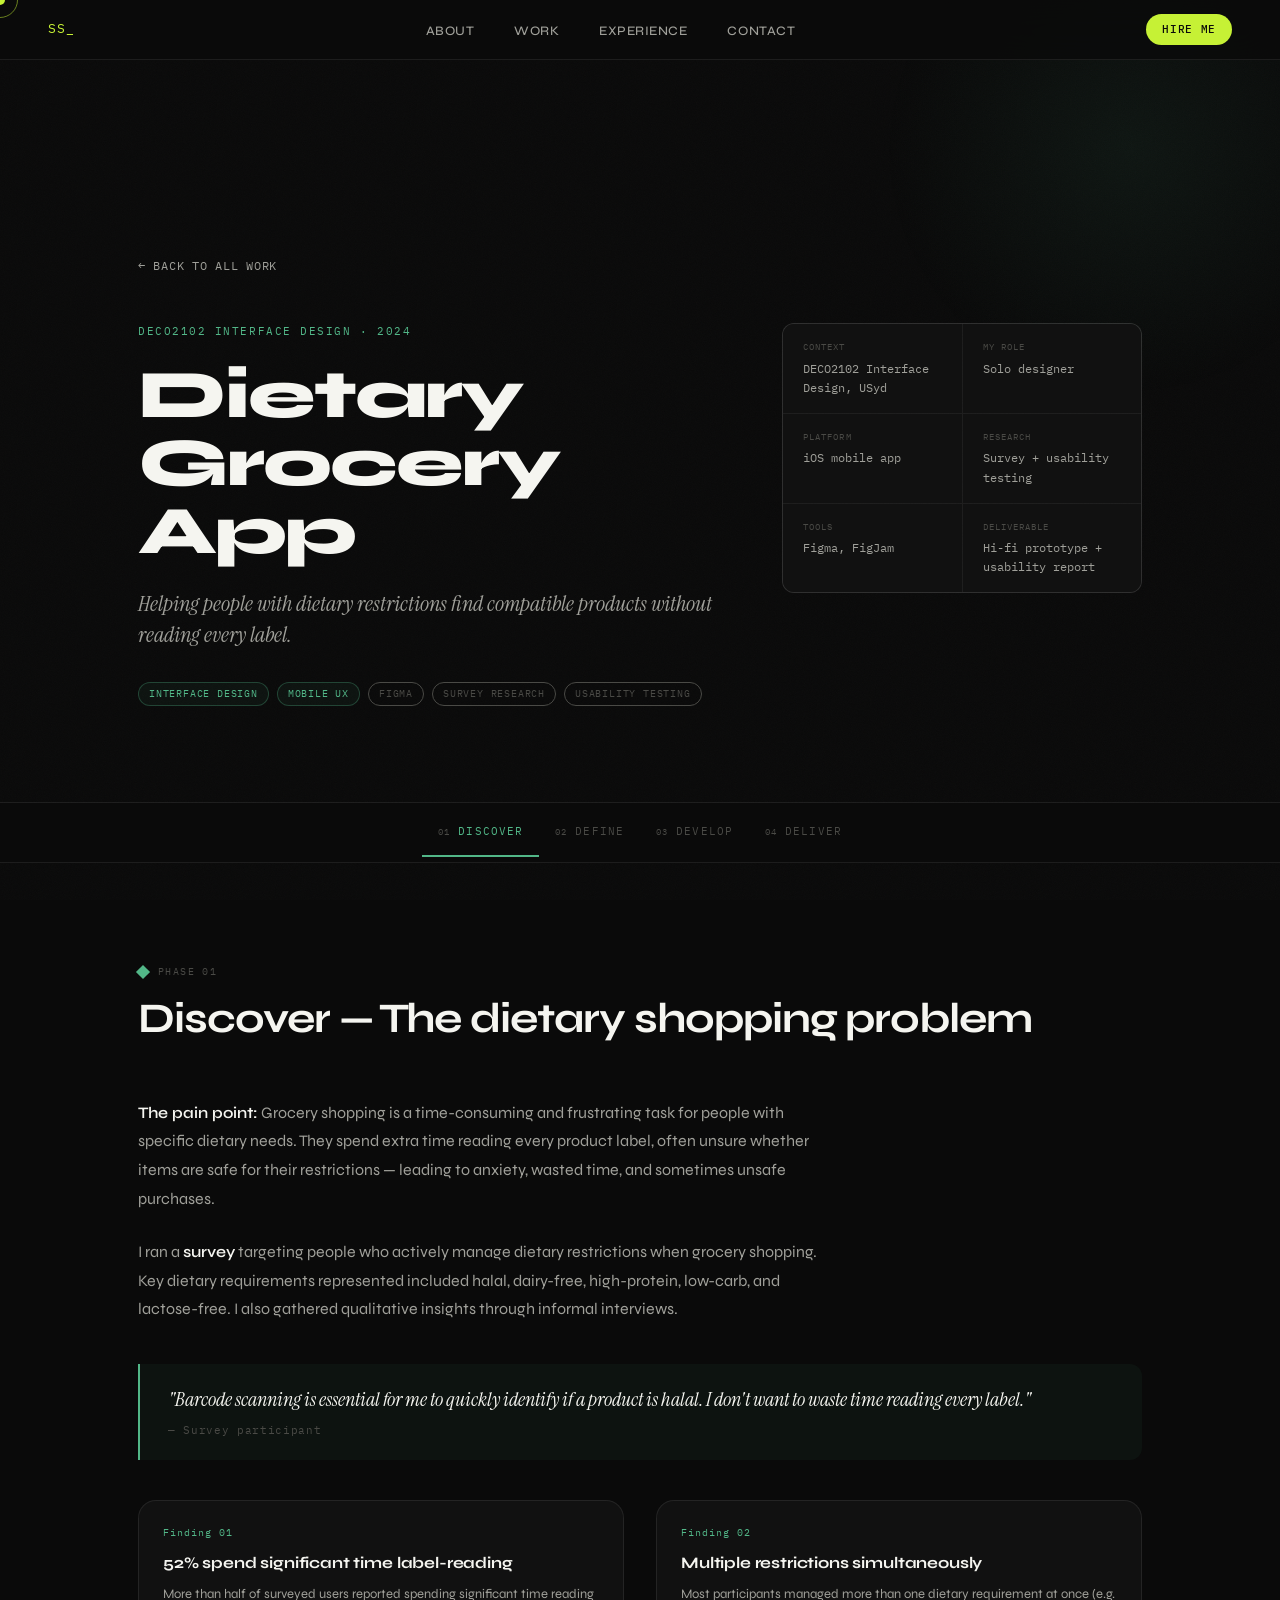
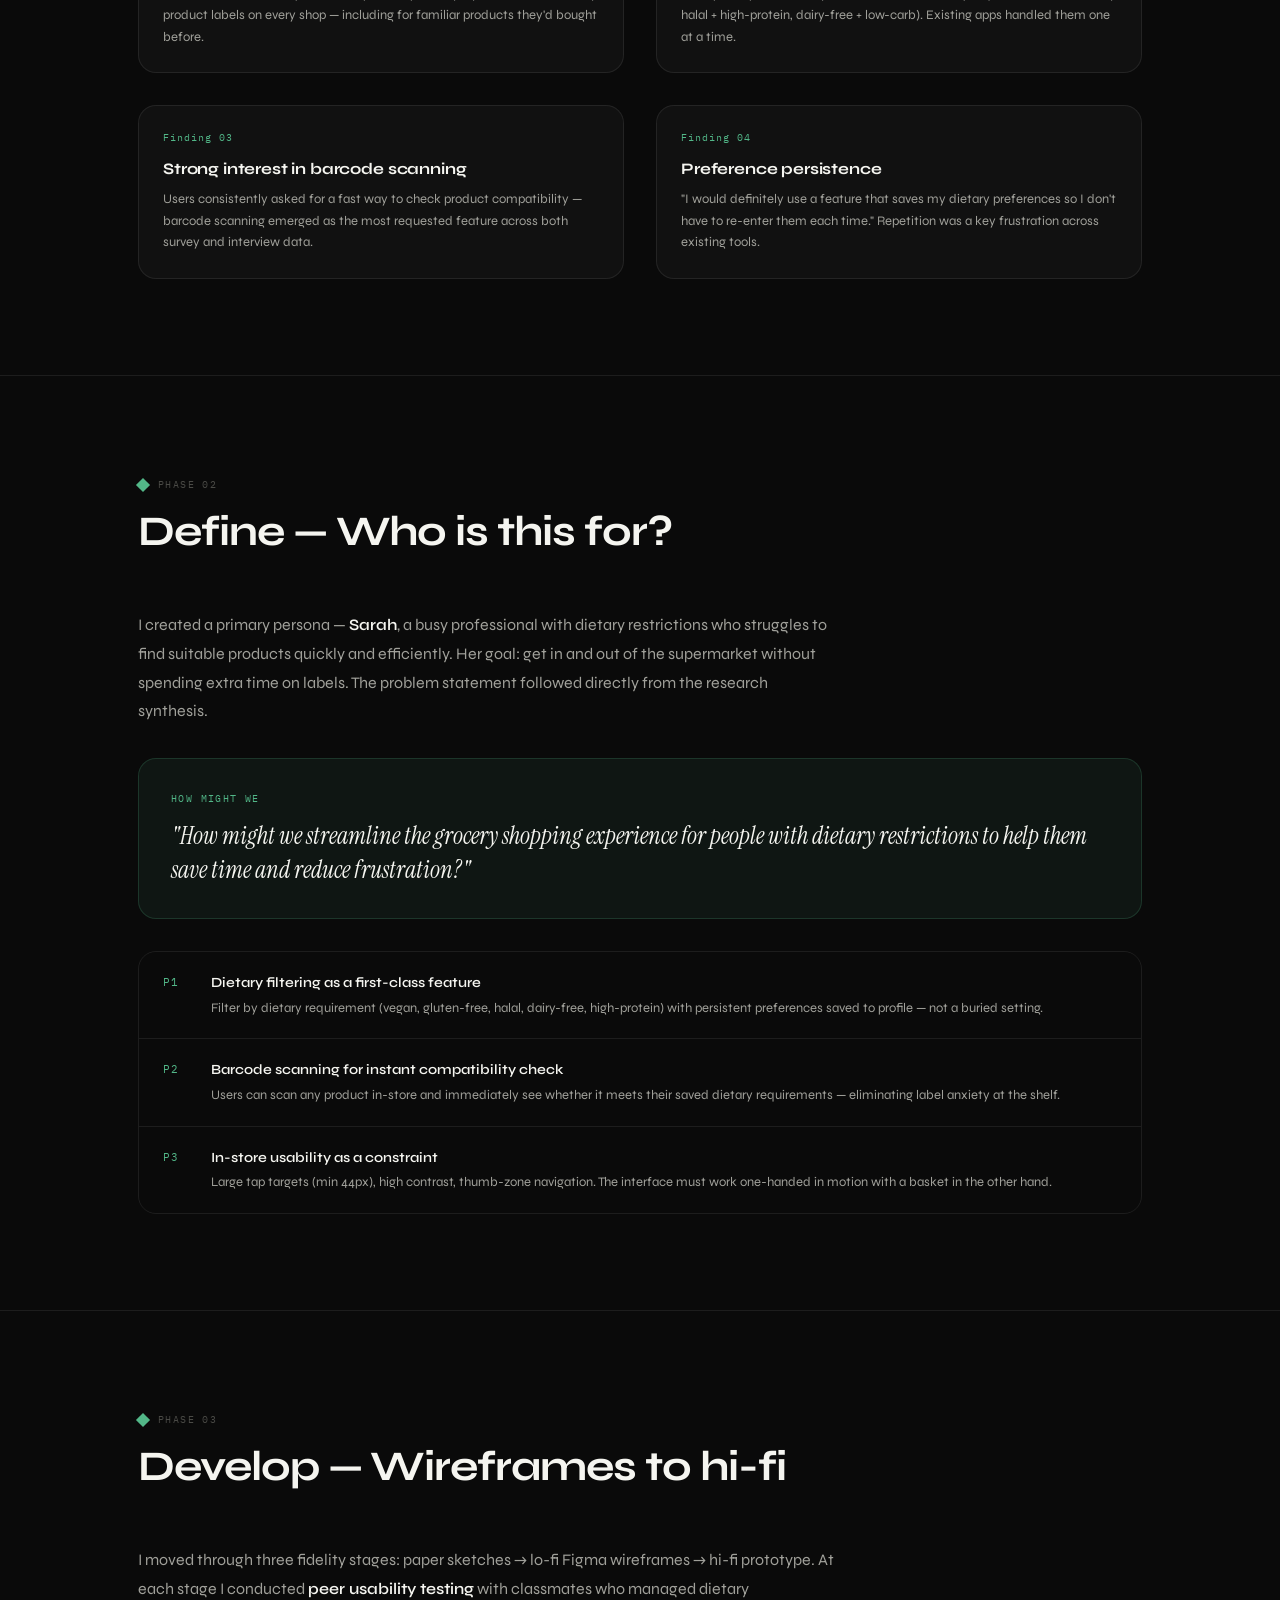
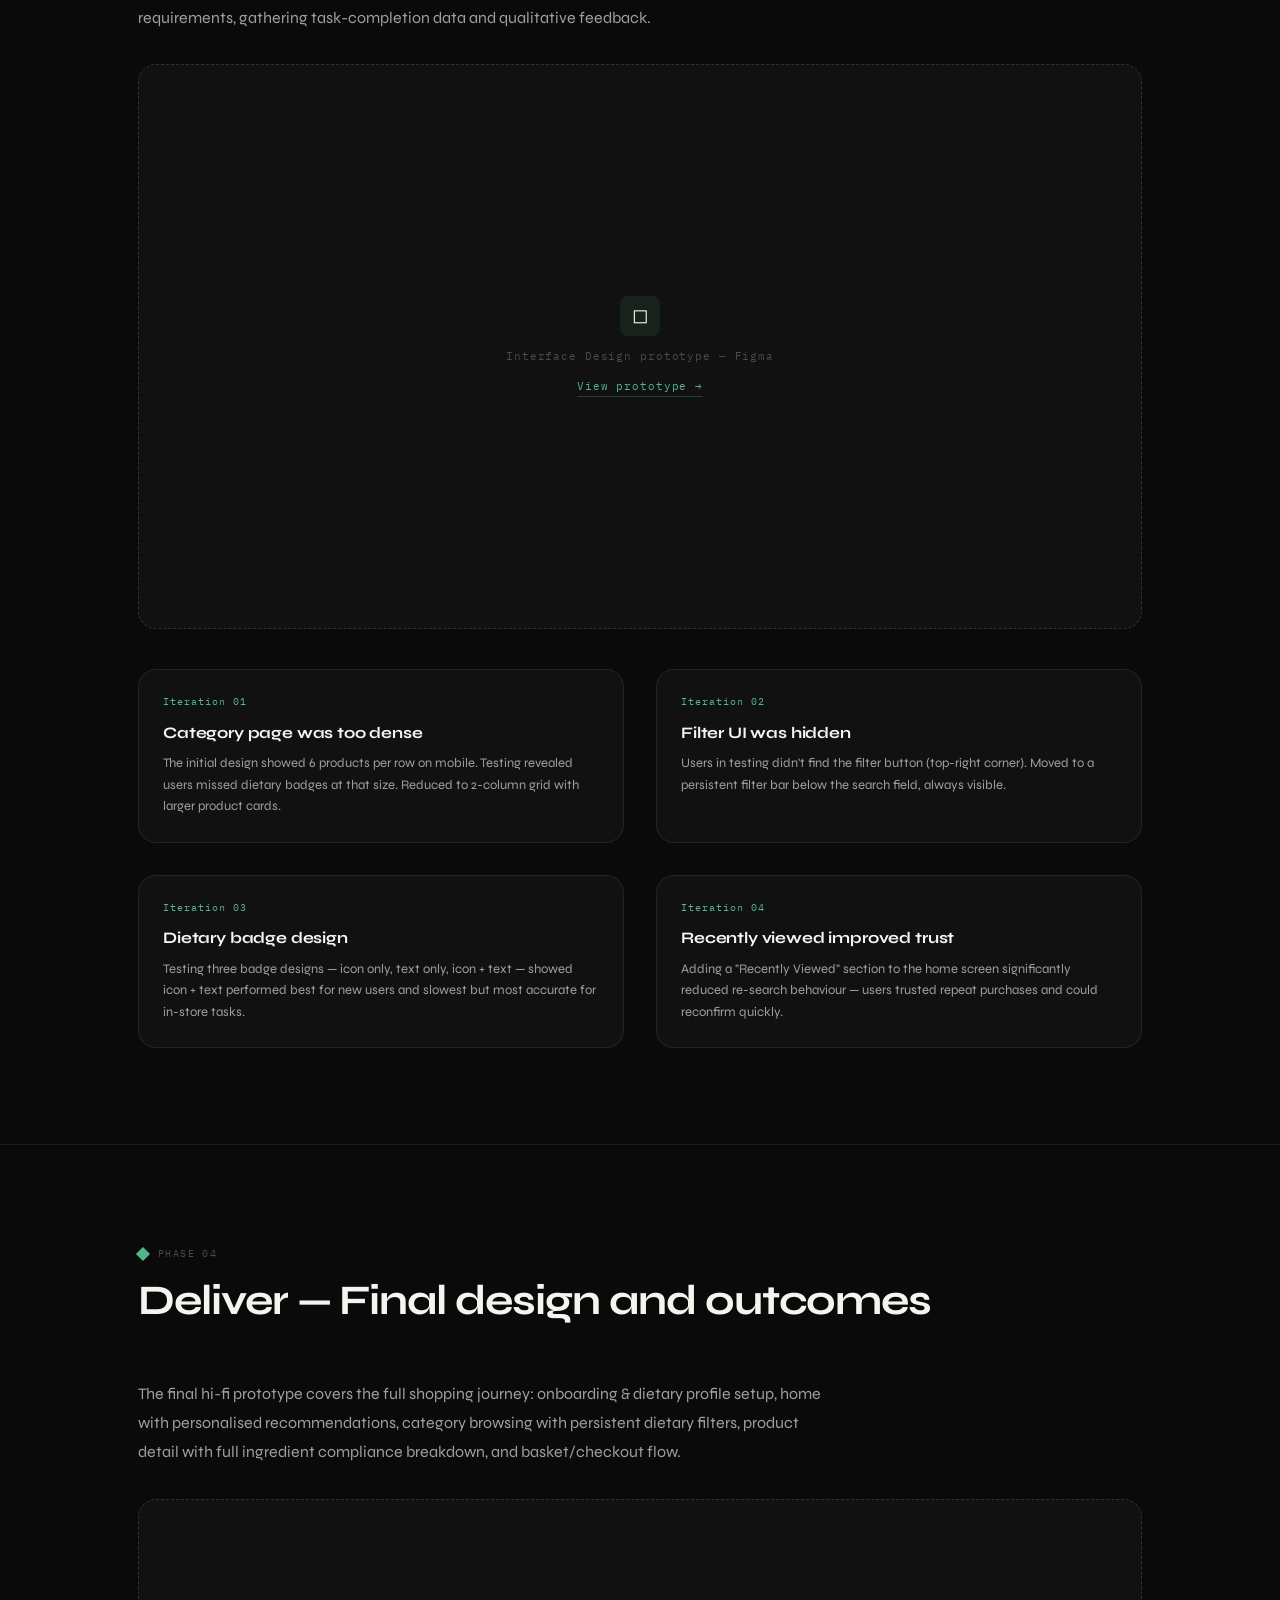
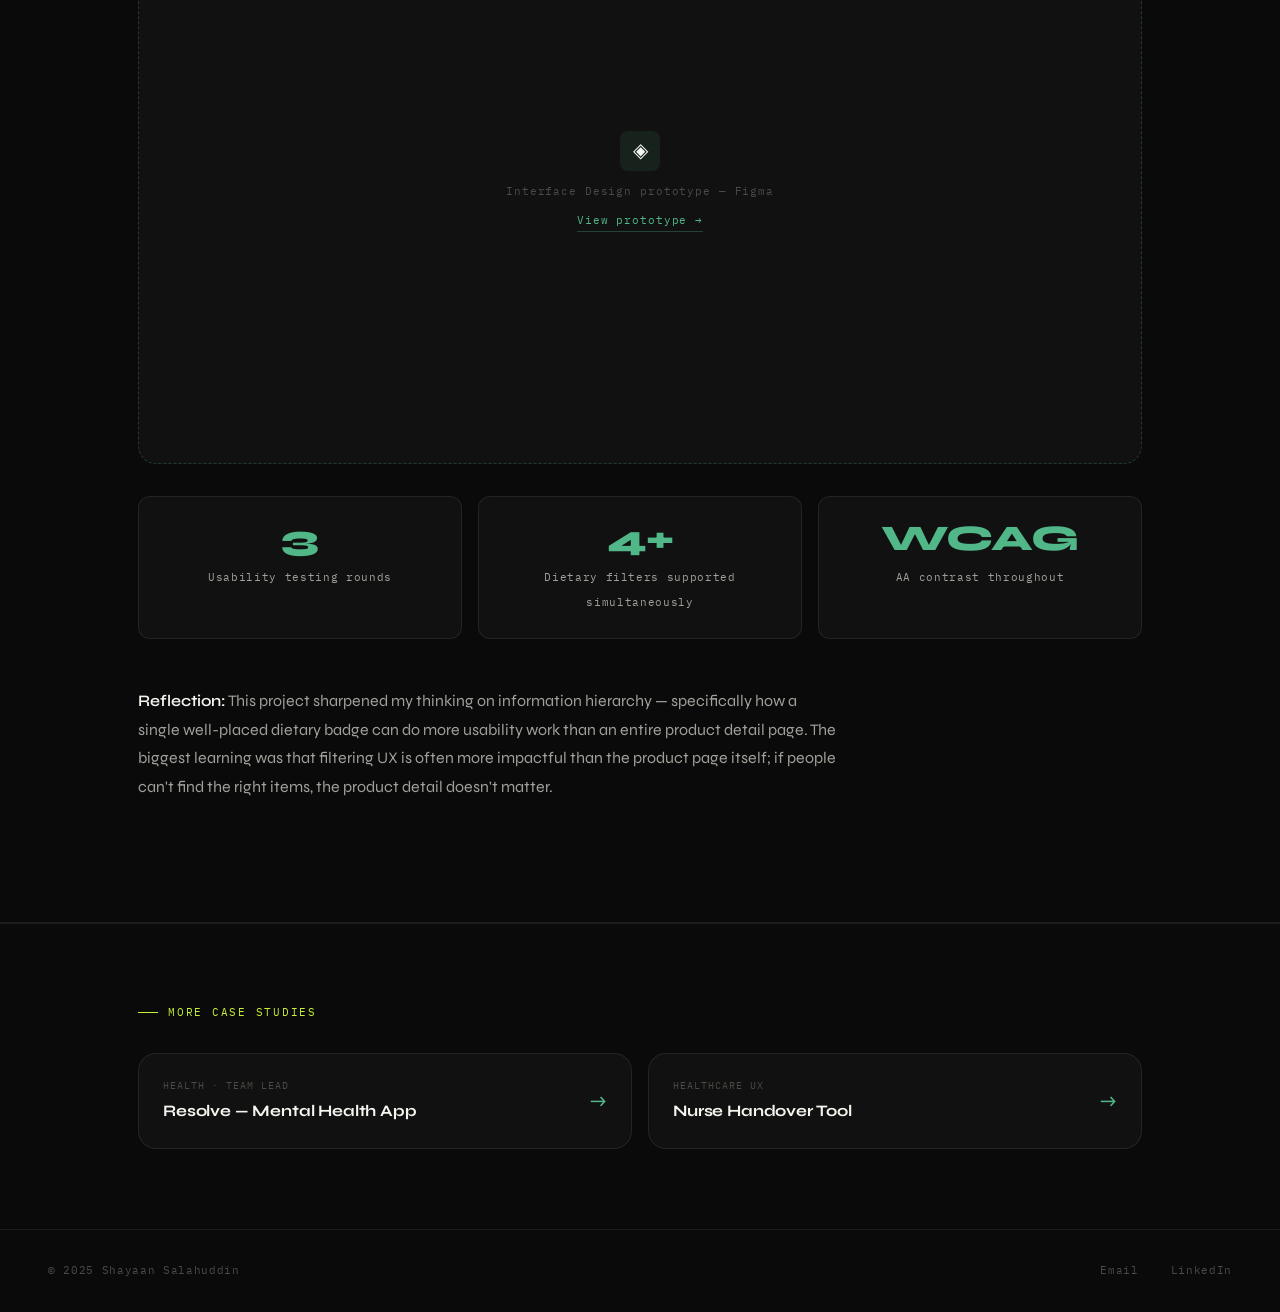
==== case-grocery.html @ 5b5e6ae6 "Add files via upload" ====
<!DOCTYPE html>
<html lang="en">
<head>
<meta charset="UTF-8">
<meta name="viewport" content="width=device-width, initial-scale=1.0">
<title>Dietary Grocery App — Case Study · Shayaan Salahuddin</title>
<link rel="stylesheet" href="style.css">
<style>
.cs-hero{padding:9rem 0 6rem;border-bottom:1px solid var(--border);position:relative;overflow:hidden}
.cs-hero-glow{position:absolute;width:500px;height:500px;background:radial-gradient(circle,rgba(82,183,136,0.07) 0%,transparent 70%);top:-100px;right:-100px;pointer-events:none}
.cs-hero-grid{display:grid;grid-template-columns:1fr 360px;gap:4rem;align-items:start}
.cs-category{font-family:var(--mono);font-size:11px;color:#52B788;letter-spacing:0.14em;text-transform:uppercase;margin-bottom:1.25rem}
.cs-title{font-size:clamp(40px,5.5vw,68px);font-weight:800;letter-spacing:-0.03em;line-height:1.0;margin-bottom:1.5rem}
.cs-subtitle{font-family:var(--serif);font-size:22px;font-weight:400;font-style:italic;color:var(--white-dim);margin-bottom:2rem;line-height:1.4}
.cs-meta-grid{display:grid;grid-template-columns:repeat(2,1fr);gap:1px;background:var(--border);border:1px solid var(--border);border-radius:var(--radius-md);overflow:hidden}
.cs-meta-item{background:var(--black-2);padding:1rem 1.25rem}
.cs-meta-label{font-family:var(--mono);font-size:9px;color:var(--white-faint);letter-spacing:0.12em;text-transform:uppercase;margin-bottom:4px}
.cs-meta-val{font-family:var(--mono);font-size:12px;color:var(--white-dim)}
.cs-tags{display:flex;gap:8px;flex-wrap:wrap;margin-top:1.75rem}
.diamond-nav{position:sticky;top:60px;z-index:50;background:rgba(10,10,10,0.9);backdrop-filter:blur(12px);border-bottom:1px solid var(--border)}
.diamond-nav-inner{display:flex;max-width:1100px;margin:0 auto;padding:0 3rem}
.diamond-phase-btn{flex:1;display:flex;align-items:center;justify-content:center;gap:8px;padding:0.9rem 1rem;font-family:var(--mono);font-size:11px;color:var(--white-faint);letter-spacing:0.1em;text-transform:uppercase;text-decoration:none;border-bottom:2px solid transparent;transition:color 0.2s,border-color 0.2s}
.diamond-phase-btn:hover{color:var(--white)}
.diamond-phase-btn.active{color:#52B788;border-bottom-color:#52B788}
.phase-num{font-size:9px;color:var(--white-faint)}
.cs-section{padding:6rem 0;border-bottom:1px solid var(--border)}
.cs-section-header{margin-bottom:3.5rem}
.phase-label{display:inline-flex;align-items:center;gap:10px;font-family:var(--mono);font-size:10px;color:var(--white-faint);letter-spacing:0.14em;text-transform:uppercase;margin-bottom:1rem}
.phase-diamond{width:10px;height:10px;background:#52B788;transform:rotate(45deg);flex-shrink:0}
.cs-section-title{font-size:clamp(28px,3.5vw,42px);font-weight:700;letter-spacing:-0.025em;line-height:1.1}
.cs-body{font-size:16px;color:var(--white-dim);line-height:1.8;max-width:700px;margin-bottom:1.5rem}
.cs-body strong{color:var(--white);font-weight:600}
.cs-two-col{display:grid;grid-template-columns:1fr 1fr;gap:2rem;margin-top:2.5rem}
.insight-card{background:var(--black-2);border:1px solid var(--border);border-radius:var(--radius-lg);padding:1.5rem}
.insight-card-num{font-family:var(--mono);font-size:10px;color:#52B788;letter-spacing:0.1em;margin-bottom:0.6rem}
.insight-card-title{font-size:16px;font-weight:700;margin-bottom:0.5rem;letter-spacing:-0.01em}
.insight-card-text{font-size:13px;color:var(--white-dim);line-height:1.65}
.cs-quote{border-left:2px solid #52B788;padding:1.25rem 1.75rem;background:rgba(82,183,136,0.05);border-radius:0 var(--radius-md) var(--radius-md) 0;margin:2.5rem 0}
.cs-quote-text{font-family:var(--serif);font-size:20px;font-style:italic;color:var(--white);line-height:1.5;margin-bottom:0.5rem}
.cs-quote-attr{font-family:var(--mono);font-size:11px;color:var(--white-faint);letter-spacing:0.06em}
.hmw-block{background:rgba(82,183,136,0.07);border:1px solid rgba(82,183,136,0.2);border-radius:var(--radius-lg);padding:2rem;margin:2rem 0}
.hmw-label{font-family:var(--mono);font-size:10px;color:#52B788;letter-spacing:0.14em;text-transform:uppercase;margin-bottom:0.75rem}
.hmw-text{font-family:var(--serif);font-size:24px;font-style:italic;color:var(--white);line-height:1.4}
.process-steps{display:flex;flex-direction:column;gap:0;margin-top:2rem;border:1px solid var(--border);border-radius:var(--radius-lg);overflow:hidden}
.process-step{display:flex;align-items:flex-start;gap:1.25rem;padding:1.25rem 1.5rem;border-bottom:1px solid var(--border);transition:background 0.2s}
.process-step:last-child{border-bottom:none}
.process-step:hover{background:var(--black-3)}
.process-step-num{font-family:var(--mono);font-size:11px;color:#52B788;letter-spacing:0.06em;min-width:28px;padding-top:2px}
.process-step-title{font-size:14px;font-weight:600;margin-bottom:3px}
.process-step-desc{font-size:13px;color:var(--white-dim);line-height:1.6}
.figma-placeholder{width:100%;aspect-ratio:16/9;background:var(--black-2);border:1px dashed rgba(82,183,136,0.25);border-radius:var(--radius-lg);display:flex;align-items:center;justify-content:center;flex-direction:column;gap:0.75rem;margin:2rem 0}
.figma-placeholder-icon{width:40px;height:40px;background:rgba(82,183,136,0.1);border-radius:var(--radius-sm);display:flex;align-items:center;justify-content:center;font-size:20px}
.figma-placeholder-text{font-family:var(--mono);font-size:11px;color:var(--white-faint);letter-spacing:0.08em}
.figma-placeholder-link{font-family:var(--mono);font-size:11px;color:#52B788;text-decoration:none;letter-spacing:0.08em;border-bottom:1px solid rgba(82,183,136,0.3);padding-bottom:1px}
.outcome-grid{display:grid;grid-template-columns:repeat(3,1fr);gap:1rem;margin-top:2rem}
.outcome-card{background:var(--black-2);border:1px solid var(--border);border-radius:var(--radius-md);padding:1.5rem;text-align:center}
.outcome-num{font-family:var(--syne);font-size:36px;font-weight:800;color:#52B788;display:block;line-height:1;margin-bottom:6px}
.outcome-label{font-family:var(--mono);font-size:11px;color:var(--white-dim);letter-spacing:0.06em}
.next-projects{padding:5rem 0;border-top:1px solid var(--border)}
.next-grid{display:grid;grid-template-columns:1fr 1fr;gap:1rem;margin-top:2rem}
.next-card{display:flex;align-items:center;justify-content:space-between;background:var(--black-2);border:1px solid var(--border);border-radius:var(--radius-lg);padding:1.5rem;text-decoration:none;color:inherit;transition:border-color 0.2s,transform 0.2s;cursor:none}
.next-card:hover{border-color:rgba(82,183,136,0.4);transform:translateY(-2px)}
.next-card-label{font-family:var(--mono);font-size:10px;color:var(--white-faint);letter-spacing:0.1em;text-transform:uppercase;margin-bottom:4px}
.next-card-title{font-size:16px;font-weight:700;letter-spacing:-0.01em}
.next-arrow{font-size:20px;color:#52B788}
@media(max-width:900px){.cs-hero-grid{grid-template-columns:1fr}.cs-two-col{grid-template-columns:1fr}.outcome-grid{grid-template-columns:1fr 1fr}.next-grid{grid-template-columns:1fr}.diamond-nav-inner{padding:0 1rem}.diamond-phase-btn{font-size:9px}}
</style>
</head>
<body>
<div class="cursor"></div>
<div class="cursor-ring"></div>
<nav>
  <a class="nav-logo" href="index.html">SS_</a>
  <ul class="nav-links">
    <li><a href="index.html#about">About</a></li>
    <li><a href="index.html#projects">Work</a></li>
    <li><a href="index.html#experience">Experience</a></li>
    <li><a href="index.html#contact">Contact</a></li>
  </ul>
  <a class="nav-cta" href="index.html#contact">Hire me</a>
</nav>

<section class="cs-hero">
  <div class="cs-hero-glow"></div>
  <div class="container">
    <a class="back-link" href="index.html">← Back to all work</a>
    <div class="cs-hero-grid reveal">
      <div>
        <p class="cs-category">DECO2102 Interface Design · 2024</p>
        <h1 class="cs-title">Dietary Grocery App</h1>
        <p class="cs-subtitle">Helping people with dietary restrictions find compatible products without reading every label.</p>
        <div class="cs-tags">
          <span class="tag" style="color:#52B788;border-color:rgba(82,183,136,0.3);background:rgba(82,183,136,0.05);">Interface design</span>
          <span class="tag" style="color:#52B788;border-color:rgba(82,183,136,0.3);background:rgba(82,183,136,0.05);">Mobile UX</span>
          <span class="tag">Figma</span><span class="tag">Survey research</span><span class="tag">Usability testing</span>
        </div>
      </div>
      <div class="cs-meta-grid">
        <div class="cs-meta-item"><div class="cs-meta-label">Context</div><div class="cs-meta-val">DECO2102 Interface Design, USyd</div></div>
        <div class="cs-meta-item"><div class="cs-meta-label">My role</div><div class="cs-meta-val">Solo designer</div></div>
        <div class="cs-meta-item"><div class="cs-meta-label">Platform</div><div class="cs-meta-val">iOS mobile app</div></div>
        <div class="cs-meta-item"><div class="cs-meta-label">Research</div><div class="cs-meta-val">Survey + usability testing</div></div>
        <div class="cs-meta-item"><div class="cs-meta-label">Tools</div><div class="cs-meta-val">Figma, FigJam</div></div>
        <div class="cs-meta-item"><div class="cs-meta-label">Deliverable</div><div class="cs-meta-val">Hi-fi prototype + usability report</div></div>
      </div>
    </div>
  </div>
</section>

<nav class="diamond-nav">
  <div class="diamond-nav-inner">
    <a class="diamond-phase-btn active" href="#discover"><span class="phase-num">01</span> Discover</a>
    <a class="diamond-phase-btn" href="#define"><span class="phase-num">02</span> Define</a>
    <a class="diamond-phase-btn" href="#develop"><span class="phase-num">03</span> Develop</a>
    <a class="diamond-phase-btn" href="#deliver"><span class="phase-num">04</span> Deliver</a>
  </div>
</nav>

<section class="cs-section" id="discover">
  <div class="container">
    <div class="cs-section-header reveal">
      <div class="phase-label"><div class="phase-diamond"></div>Phase 01</div>
      <h2 class="cs-section-title">Discover — The dietary shopping problem</h2>
    </div>
    <div class="cs-body reveal"><strong>The pain point:</strong> Grocery shopping is a time-consuming and frustrating task for people with specific dietary needs. They spend extra time reading every product label, often unsure whether items are safe for their restrictions — leading to anxiety, wasted time, and sometimes unsafe purchases.</div>
    <div class="cs-body reveal">I ran a <strong>survey</strong> targeting people who actively manage dietary restrictions when grocery shopping. Key dietary requirements represented included halal, dairy-free, high-protein, low-carb, and lactose-free. I also gathered qualitative insights through informal interviews.</div>
    <div class="cs-quote reveal">
      <p class="cs-quote-text">"Barcode scanning is essential for me to quickly identify if a product is halal. I don't want to waste time reading every label."</p>
      <p class="cs-quote-attr">— Survey participant</p>
    </div>
    <div class="cs-two-col" data-stagger>
      <div class="insight-card reveal"><div class="insight-card-num">Finding 01</div><div class="insight-card-title">52% spend significant time label-reading</div><div class="insight-card-text">More than half of surveyed users reported spending significant time reading product labels on every shop — including for familiar products they'd bought before.</div></div>
      <div class="insight-card reveal"><div class="insight-card-num">Finding 02</div><div class="insight-card-title">Multiple restrictions simultaneously</div><div class="insight-card-text">Most participants managed more than one dietary requirement at once (e.g. halal + high-protein, dairy-free + low-carb). Existing apps handled them one at a time.</div></div>
      <div class="insight-card reveal"><div class="insight-card-num">Finding 03</div><div class="insight-card-title">Strong interest in barcode scanning</div><div class="insight-card-text">Users consistently asked for a fast way to check product compatibility — barcode scanning emerged as the most requested feature across both survey and interview data.</div></div>
      <div class="insight-card reveal"><div class="insight-card-num">Finding 04</div><div class="insight-card-title">Preference persistence</div><div class="insight-card-text">"I would definitely use a feature that saves my dietary preferences so I don't have to re-enter them each time." Repetition was a key frustration across existing tools.</div></div>
    </div>
  </div>
</section>

<section class="cs-section" id="define">
  <div class="container">
    <div class="cs-section-header reveal">
      <div class="phase-label"><div class="phase-diamond"></div>Phase 02</div>
      <h2 class="cs-section-title">Define — Who is this for?</h2>
    </div>
    <div class="cs-body reveal">I created a primary persona — <strong>Sarah</strong>, a busy professional with dietary restrictions who struggles to find suitable products quickly and efficiently. Her goal: get in and out of the supermarket without spending extra time on labels. The problem statement followed directly from the research synthesis.</div>
    <div class="hmw-block reveal">
      <div class="hmw-label">How might we</div>
      <p class="hmw-text">"How might we streamline the grocery shopping experience for people with dietary restrictions to help them save time and reduce frustration?"</p>
    </div>
    <div class="process-steps reveal">
      <div class="process-step"><span class="process-step-num">P1</span><div class="process-step-content"><div class="process-step-title">Dietary filtering as a first-class feature</div><div class="process-step-desc">Filter by dietary requirement (vegan, gluten-free, halal, dairy-free, high-protein) with persistent preferences saved to profile — not a buried setting.</div></div></div>
      <div class="process-step"><span class="process-step-num">P2</span><div class="process-step-content"><div class="process-step-title">Barcode scanning for instant compatibility check</div><div class="process-step-desc">Users can scan any product in-store and immediately see whether it meets their saved dietary requirements — eliminating label anxiety at the shelf.</div></div></div>
      <div class="process-step"><span class="process-step-num">P3</span><div class="process-step-content"><div class="process-step-title">In-store usability as a constraint</div><div class="process-step-desc">Large tap targets (min 44px), high contrast, thumb-zone navigation. The interface must work one-handed in motion with a basket in the other hand.</div></div></div>
    </div>
  </div>
</section>

<section class="cs-section" id="develop">
  <div class="container">
    <div class="cs-section-header reveal">
      <div class="phase-label"><div class="phase-diamond"></div>Phase 03</div>
      <h2 class="cs-section-title">Develop — Wireframes to hi-fi</h2>
    </div>
    <div class="cs-body reveal">I moved through three fidelity stages: paper sketches → lo-fi Figma wireframes → hi-fi prototype. At each stage I conducted <strong>peer usability testing</strong> with classmates who managed dietary requirements, gathering task-completion data and qualitative feedback.</div>
    <div class="figma-placeholder reveal">
      <div class="figma-placeholder-icon">◻</div>
      <span class="figma-placeholder-text">Interface Design prototype — Figma</span>
      <a class="figma-placeholder-link" href="https://figma.com/proto/ekbGlVDHeN9weWGMK45X2a/DECO2102-Interface-Design?node-id=0-1&p=f&t=ofNNg7KWo0JZ5nZM-0&scaling=scale-down&content-scaling=fixed&starting-point-node-id=27%3A842" target="_blank">View prototype →</a>
    </div>
    <div class="cs-two-col" data-stagger>
      <div class="insight-card reveal"><div class="insight-card-num">Iteration 01</div><div class="insight-card-title">Category page was too dense</div><div class="insight-card-text">The initial design showed 6 products per row on mobile. Testing revealed users missed dietary badges at that size. Reduced to 2-column grid with larger product cards.</div></div>
      <div class="insight-card reveal"><div class="insight-card-num">Iteration 02</div><div class="insight-card-title">Filter UI was hidden</div><div class="insight-card-text">Users in testing didn't find the filter button (top-right corner). Moved to a persistent filter bar below the search field, always visible.</div></div>
      <div class="insight-card reveal"><div class="insight-card-num">Iteration 03</div><div class="insight-card-title">Dietary badge design</div><div class="insight-card-text">Testing three badge designs — icon only, text only, icon + text — showed icon + text performed best for new users and slowest but most accurate for in-store tasks.</div></div>
      <div class="insight-card reveal"><div class="insight-card-num">Iteration 04</div><div class="insight-card-title">Recently viewed improved trust</div><div class="insight-card-text">Adding a "Recently Viewed" section to the home screen significantly reduced re-search behaviour — users trusted repeat purchases and could reconfirm quickly.</div></div>
    </div>
  </div>
</section>

<section class="cs-section" id="deliver">
  <div class="container">
    <div class="cs-section-header reveal">
      <div class="phase-label"><div class="phase-diamond"></div>Phase 04</div>
      <h2 class="cs-section-title">Deliver — Final design and outcomes</h2>
    </div>
    <div class="cs-body reveal">The final hi-fi prototype covers the full shopping journey: onboarding & dietary profile setup, home with personalised recommendations, category browsing with persistent dietary filters, product detail with full ingredient compliance breakdown, and basket/checkout flow.</div>
    <div class="figma-placeholder reveal">
      <div class="figma-placeholder-icon">◈</div>
      <span class="figma-placeholder-text">Interface Design prototype — Figma</span>
      <a class="figma-placeholder-link" href="https://figma.com/proto/ekbGlVDHeN9weWGMK45X2a/DECO2102-Interface-Design?node-id=0-1&p=f&t=ofNNg7KWo0JZ5nZM-0&scaling=scale-down&content-scaling=fixed&starting-point-node-id=27%3A842" target="_blank">View prototype →</a>
    </div>
    <div class="outcome-grid" data-stagger>
      <div class="outcome-card reveal"><span class="outcome-num" style="color:#52B788;">3</span><span class="outcome-label">Usability testing rounds</span></div>
      <div class="outcome-card reveal"><span class="outcome-num" style="color:#52B788;">4+</span><span class="outcome-label">Dietary filters supported simultaneously</span></div>
      <div class="outcome-card reveal"><span class="outcome-num" style="color:#52B788;">WCAG</span><span class="outcome-label">AA contrast throughout</span></div>
    </div>
    <div class="cs-body reveal" style="margin-top:3rem;"><strong>Reflection:</strong> This project sharpened my thinking on information hierarchy — specifically how a single well-placed dietary badge can do more usability work than an entire product detail page. The biggest learning was that filtering UX is often more impactful than the product page itself; if people can't find the right items, the product detail doesn't matter.</div>
  </div>
</section>

<section class="next-projects">
  <div class="container reveal">
    <p class="section-label">More case studies</p>
    <div class="next-grid">
      <a class="next-card" href="case-resolve.html"><div><div class="next-card-label">Health · Team Lead</div><div class="next-card-title">Resolve — Mental Health App</div></div><span class="next-arrow" style="color:#52B788;">→</span></a>
      <a class="next-card" href="case-nurse.html"><div><div class="next-card-label">Healthcare UX</div><div class="next-card-title">Nurse Handover Tool</div></div><span class="next-arrow" style="color:#52B788;">→</span></a>
    </div>
  </div>
</section>

<footer>
  <span class="footer-text">© 2025 Shayaan Salahuddin</span>
  <div class="footer-links"><a href="mailto:shayaansalahuddin@gmail.com">Email</a><a href="https://linkedin.com/in/shayaan-salahuddin" target="_blank">LinkedIn</a></div>
</footer>
<script src="main.js"></script>
<script>
const phases=['discover','define','develop','deliver'];
const btns=document.querySelectorAll('.diamond-phase-btn');
window.addEventListener('scroll',()=>{let current=phases[0];phases.forEach(id=>{const el=document.getElementById(id);if(el&&window.scrollY>=el.offsetTop-160)current=id;});btns.forEach(btn=>{btn.classList.toggle('active',btn.getAttribute('href')==='#'+current);});},{passive:true});
</script>
</body>
</html>
---- style.css ----
/* ============================================
   SHAYAAN SALAHUDDIN — PORTFOLIO
   Theme: Black + Neon Green, Clean Cards
   ============================================ */

@import url('https://fonts.googleapis.com/css2?family=Syne:wght@400;500;600;700;800&family=IBM+Plex+Mono:ital,wght@0,300;0,400;0,500;1,300&family=Instrument+Serif:ital@0;1&display=swap');

*, *::before, *::after { box-sizing: border-box; margin: 0; padding: 0; }

:root {
  --black:      #0A0A0A;
  --black-2:    #111111;
  --black-3:    #181818;
  --black-4:    #222222;
  --black-5:    #2A2A2A;
  --green:      #C6F135;
  --green-dim:  #9CBD28;
  --green-glow: rgba(198,241,53,0.12);
  --green-glow-sm: rgba(198,241,53,0.06);
  --white:      #F5F5F0;
  --white-dim:  #A0A09A;
  --white-faint:#4A4A46;
  --border:     rgba(255,255,255,0.08);
  --border-hover: rgba(198,241,53,0.3);
  --radius-sm:  8px;
  --radius-md:  12px;
  --radius-lg:  18px;
  --radius-xl:  24px;
  --syne:       'Syne', sans-serif;
  --mono:       'IBM Plex Mono', monospace;
  --serif:      'Instrument Serif', Georgia, serif;
}

html { scroll-behavior: smooth; }

body {
  font-family: var(--syne);
  background: var(--black);
  color: var(--white);
  font-size: 16px;
  line-height: 1.6;
  -webkit-font-smoothing: antialiased;
  cursor: none;
}

/* CUSTOM CURSOR */
.cursor {
  position: fixed;
  width: 10px; height: 10px;
  background: var(--green);
  border-radius: 50%;
  pointer-events: none;
  z-index: 9999;
  transform: translate(-50%, -50%);
  transition: transform 0.08s ease, width 0.2s ease, height 0.2s ease, background 0.2s ease;
  mix-blend-mode: normal;
}

.cursor-ring {
  position: fixed;
  width: 36px; height: 36px;
  border: 1px solid rgba(198,241,53,0.5);
  border-radius: 50%;
  pointer-events: none;
  z-index: 9998;
  transform: translate(-50%, -50%);
  transition: transform 0.18s ease, width 0.3s ease, height 0.3s ease, opacity 0.3s ease;
}

body:has(a:hover) .cursor,
body:has(button:hover) .cursor { width: 16px; height: 16px; }
body:has(a:hover) .cursor-ring,
body:has(button:hover) .cursor-ring { width: 52px; height: 52px; opacity: 0.4; }

/* NAV */
nav {
  position: fixed; top: 0; left: 0; right: 0; z-index: 100;
  padding: 0 3rem;
  height: 60px;
  display: flex; align-items: center; justify-content: space-between;
  background: rgba(10,10,10,0.8);
  backdrop-filter: blur(16px);
  -webkit-backdrop-filter: blur(16px);
  border-bottom: 1px solid var(--border);
}

.nav-logo {
  font-family: var(--mono);
  font-size: 13px;
  font-weight: 400;
  color: var(--green);
  text-decoration: none;
  letter-spacing: 0.06em;
}

.nav-links {
  display: flex; gap: 2.5rem; list-style: none;
}

.nav-links a {
  font-size: 13px;
  font-weight: 500;
  color: var(--white-dim);
  text-decoration: none;
  letter-spacing: 0.04em;
  text-transform: uppercase;
  transition: color 0.2s;
  position: relative;
}

.nav-links a::after {
  content: '';
  position: absolute; bottom: -3px; left: 0; right: 0;
  height: 1px;
  background: var(--green);
  transform: scaleX(0);
  transform-origin: left;
  transition: transform 0.25s ease;
}

.nav-links a:hover { color: var(--white); }
.nav-links a:hover::after { transform: scaleX(1); }

.nav-cta {
  font-family: var(--mono);
  font-size: 11px;
  font-weight: 500;
  color: var(--black);
  background: var(--green);
  padding: 7px 16px;
  border-radius: 100px;
  text-decoration: none;
  letter-spacing: 0.06em;
  text-transform: uppercase;
  transition: opacity 0.2s, transform 0.15s;
}

.nav-cta:hover { opacity: 0.85; transform: translateY(-1px); }

/* LAYOUT */
.container { max-width: 1100px; margin: 0 auto; padding: 0 3rem; }

/* NOISE OVERLAY */
body::before {
  content: '';
  position: fixed; inset: 0; z-index: 0;
  pointer-events: none;
  opacity: 0.025;
  background-image: url("data:image/svg+xml,%3Csvg viewBox='0 0 256 256' xmlns='http://www.w3.org/2000/svg'%3E%3Cfilter id='noise'%3E%3CfeTurbulence type='fractalNoise' baseFrequency='0.9' numOctaves='4' stitchTiles='stitch'/%3E%3C/filter%3E%3Crect width='100%25' height='100%25' filter='url(%23noise)' opacity='1'/%3E%3C/svg%3E");
  background-size: 200px;
}

/* SECTION LABEL */
.section-label {
  font-family: var(--mono);
  font-size: 11px;
  font-weight: 400;
  letter-spacing: 0.16em;
  text-transform: uppercase;
  color: var(--green);
  margin-bottom: 1rem;
  display: flex; align-items: center; gap: 10px;
}

.section-label::before {
  content: '';
  width: 20px; height: 1px;
  background: var(--green);
  flex-shrink: 0;
}

/* CARDS */
.card {
  background: var(--black-2);
  border: 1px solid var(--border);
  border-radius: var(--radius-lg);
  transition: border-color 0.25s, background 0.25s, transform 0.2s;
}

.card:hover {
  border-color: var(--border-hover);
  background: var(--black-3);
  transform: translateY(-2px);
}

/* BUTTONS */
.btn-primary {
  display: inline-flex; align-items: center; gap: 8px;
  background: var(--green);
  color: var(--black);
  font-family: var(--mono);
  font-size: 12px;
  font-weight: 500;
  letter-spacing: 0.08em;
  text-transform: uppercase;
  padding: 12px 24px;
  border-radius: 100px;
  text-decoration: none;
  border: none;
  cursor: none;
  transition: opacity 0.2s, transform 0.15s, box-shadow 0.2s;
}

.btn-primary:hover {
  opacity: 0.9;
  transform: translateY(-2px);
  box-shadow: 0 8px 30px rgba(198,241,53,0.25);
}

.btn-ghost {
  display: inline-flex; align-items: center; gap: 8px;
  background: transparent;
  color: var(--white-dim);
  font-family: var(--mono);
  font-size: 12px;
  font-weight: 400;
  letter-spacing: 0.08em;
  text-transform: uppercase;
  padding: 11px 22px;
  border-radius: 100px;
  text-decoration: none;
  border: 1px solid var(--border);
  cursor: none;
  transition: border-color 0.2s, color 0.2s;
}

.btn-ghost:hover {
  border-color: var(--border-hover);
  color: var(--white);
}

/* TAG / PILL */
.tag {
  display: inline-flex; align-items: center;
  font-family: var(--mono);
  font-size: 10px;
  font-weight: 400;
  letter-spacing: 0.08em;
  text-transform: uppercase;
  color: var(--white-faint);
  border: 1px solid var(--white-faint);
  border-radius: 100px;
  padding: 3px 10px;
}

.tag-green {
  color: var(--green-dim);
  border-color: rgba(198,241,53,0.25);
  background: rgba(198,241,53,0.05);
}

/* SCROLL REVEAL */
.reveal {
  opacity: 0;
  transform: translateY(24px);
  transition: opacity 0.65s ease, transform 0.65s ease;
}
.reveal.visible {
  opacity: 1;
  transform: translateY(0);
}

/* FOOTER */
footer {
  border-top: 1px solid var(--border);
  padding: 2rem 3rem;
  display: flex; align-items: center; justify-content: space-between;
}

.footer-text {
  font-family: var(--mono);
  font-size: 11px;
  color: var(--white-faint);
  letter-spacing: 0.06em;
}

.footer-links {
  display: flex; gap: 2rem;
}

.footer-links a {
  font-family: var(--mono);
  font-size: 11px;
  color: var(--white-faint);
  text-decoration: none;
  letter-spacing: 0.06em;
  transition: color 0.2s;
}

.footer-links a:hover { color: var(--green); }

/* ANIMATIONS */
@keyframes fadeUp {
  from { opacity: 0; transform: translateY(28px); }
  to   { opacity: 1; transform: translateY(0); }
}

@keyframes fadeIn {
  from { opacity: 0; }
  to   { opacity: 1; }
}

@keyframes blink {
  0%, 100% { opacity: 1; }
  50% { opacity: 0; }
}

/* BACK LINK */
.back-link {
  display: inline-flex; align-items: center; gap: 8px;
  font-family: var(--mono);
  font-size: 12px;
  color: var(--white-dim);
  text-decoration: none;
  letter-spacing: 0.06em;
  text-transform: uppercase;
  transition: color 0.2s;
  margin-bottom: 3rem;
  margin-top: 7rem;
}

.back-link:hover { color: var(--green); }

/* RESPONSIVE */
@media (max-width: 768px) {
  nav { padding: 0 1.5rem; }
  .container { padding: 0 1.5rem; }
  .nav-links { display: none; }
  footer { flex-direction: column; gap: 1rem; align-items: flex-start; padding: 1.5rem; }
  body { cursor: auto; }
  .cursor, .cursor-ring { display: none; }
}

/* SHARED JS */
.cursor, .cursor-ring { pointer-events: none; }
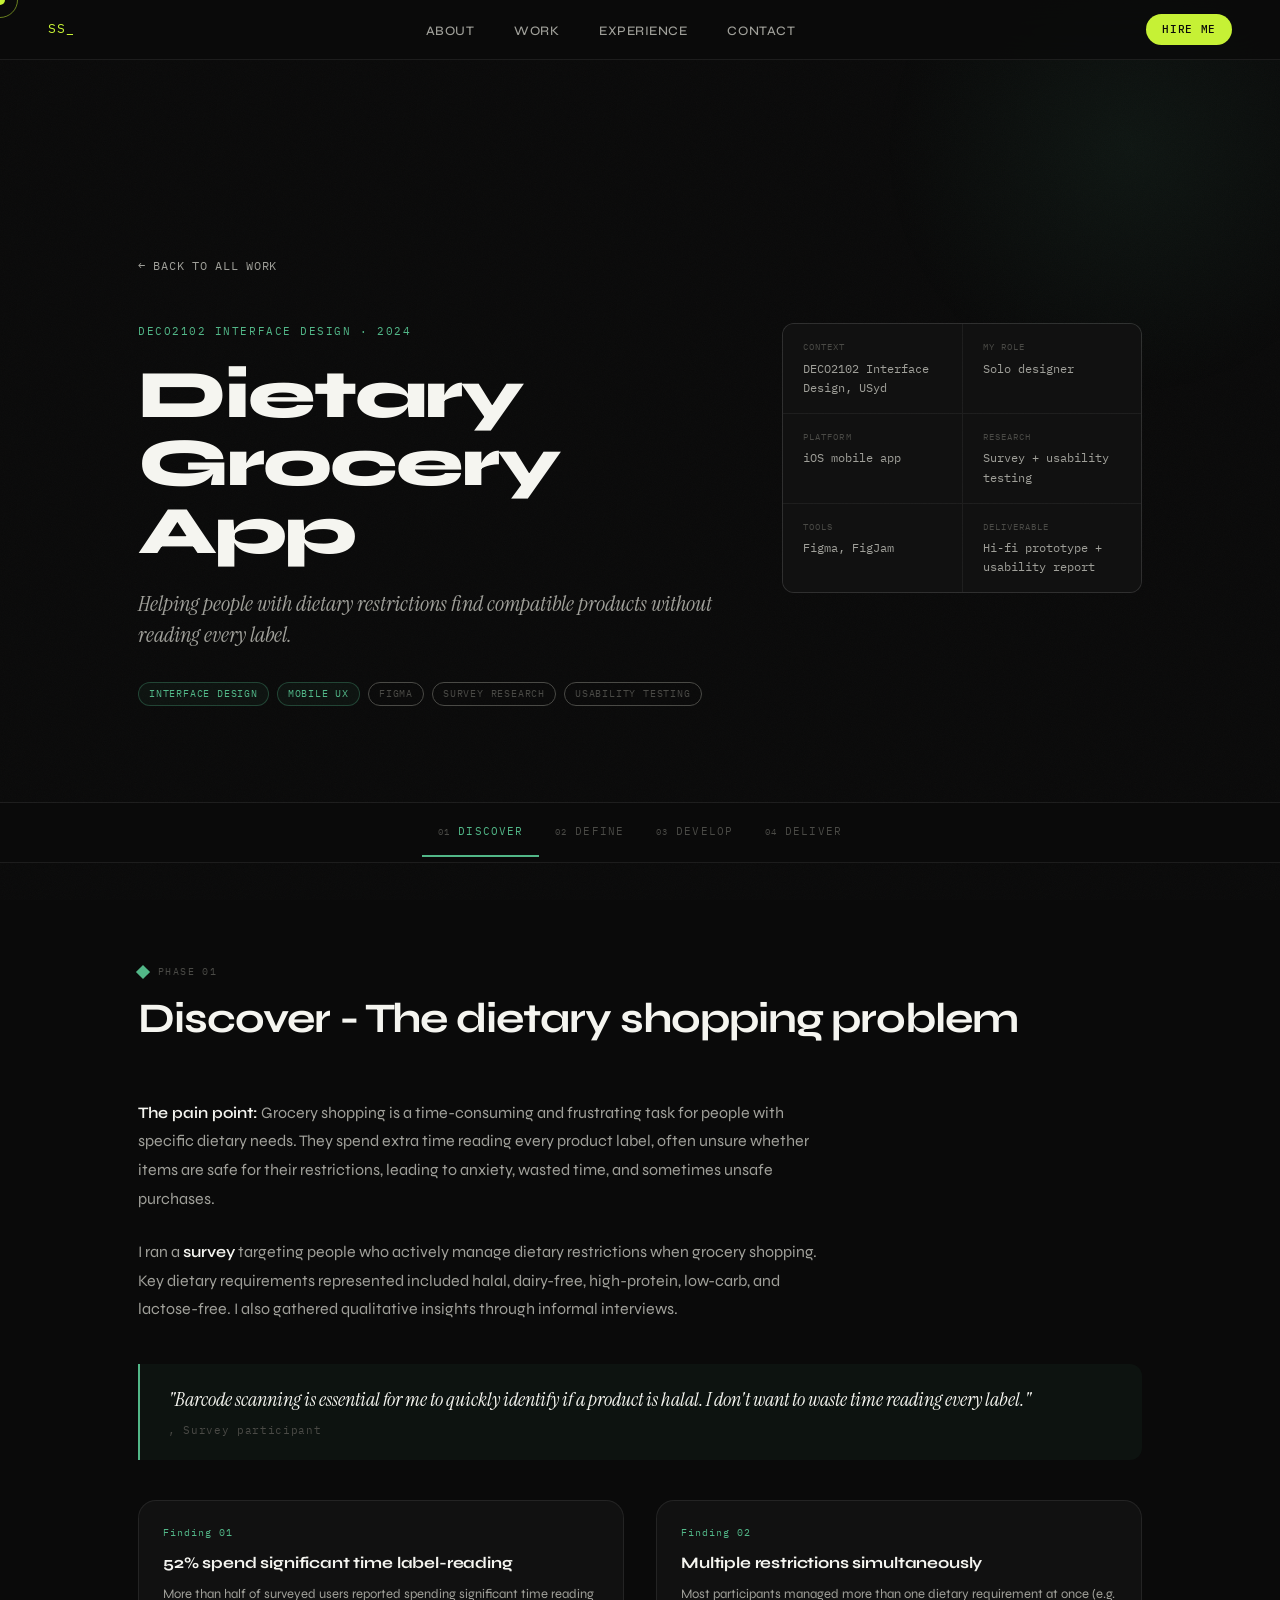
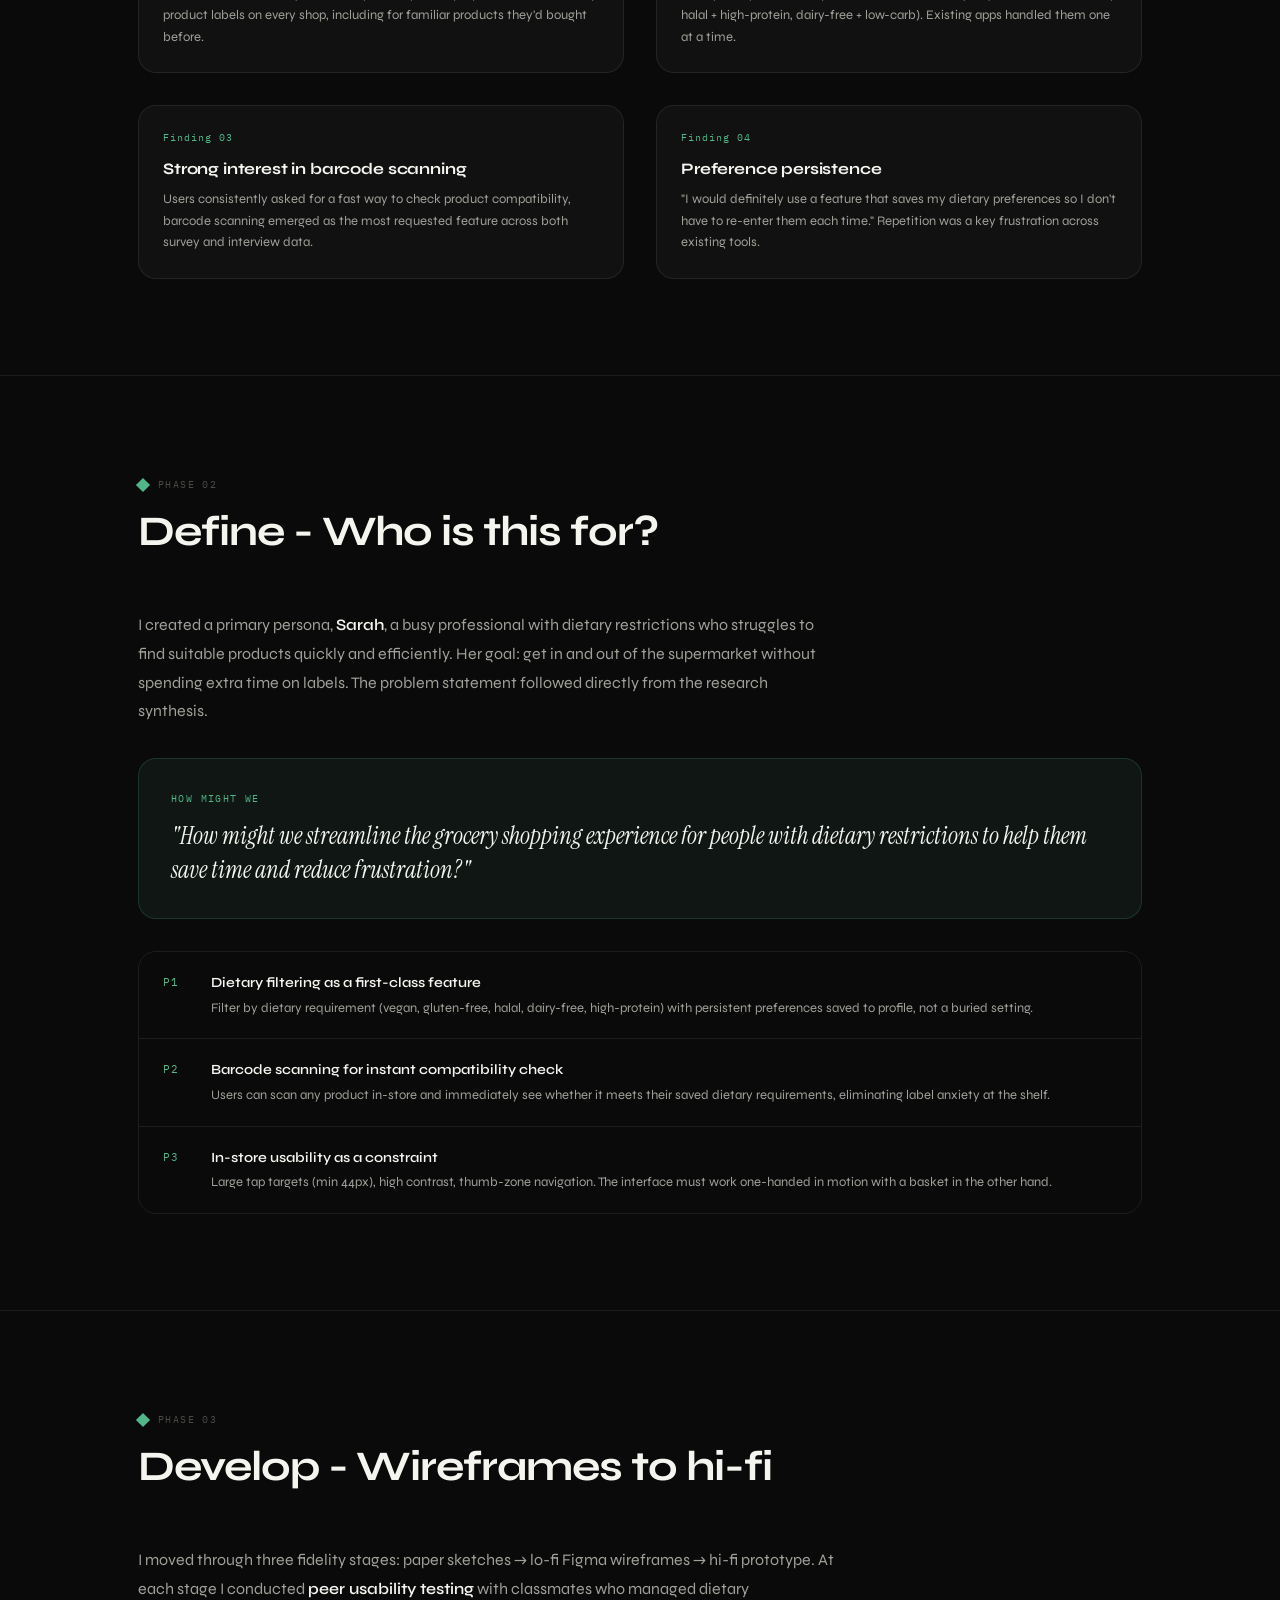
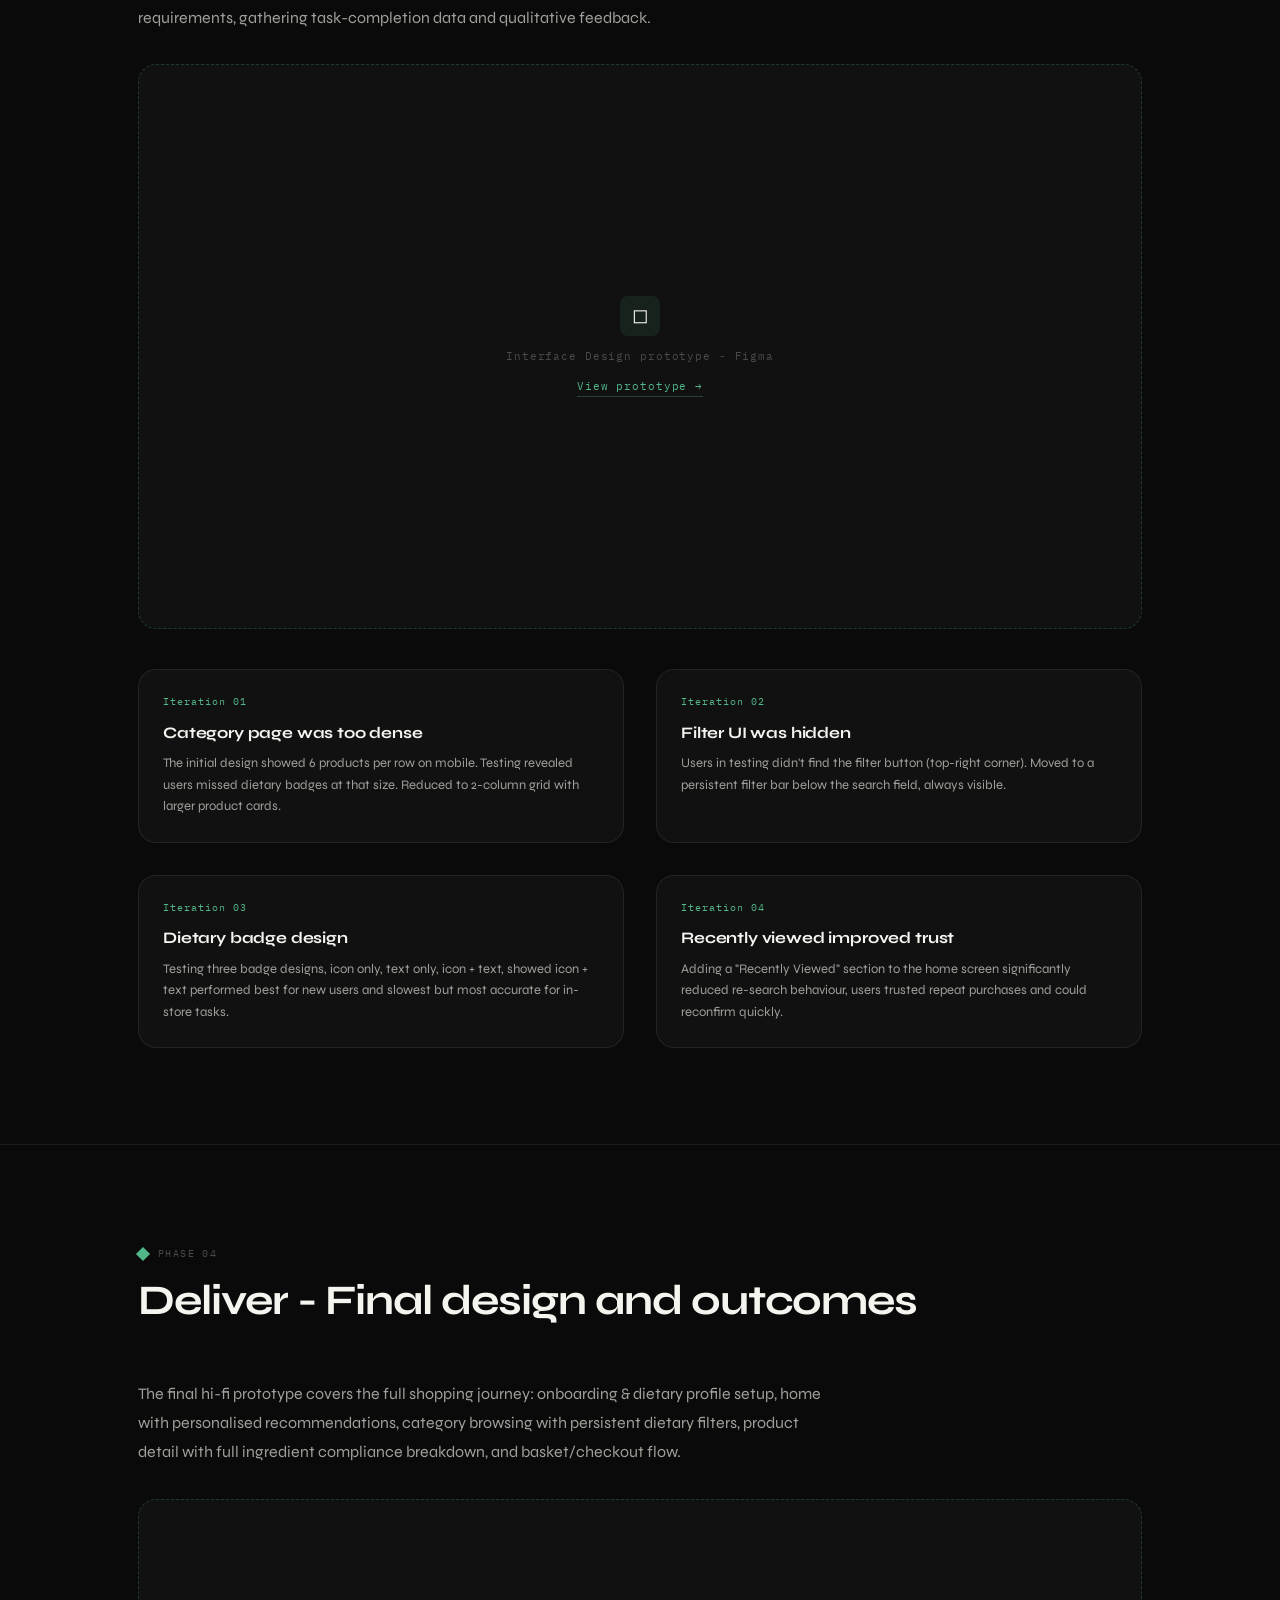
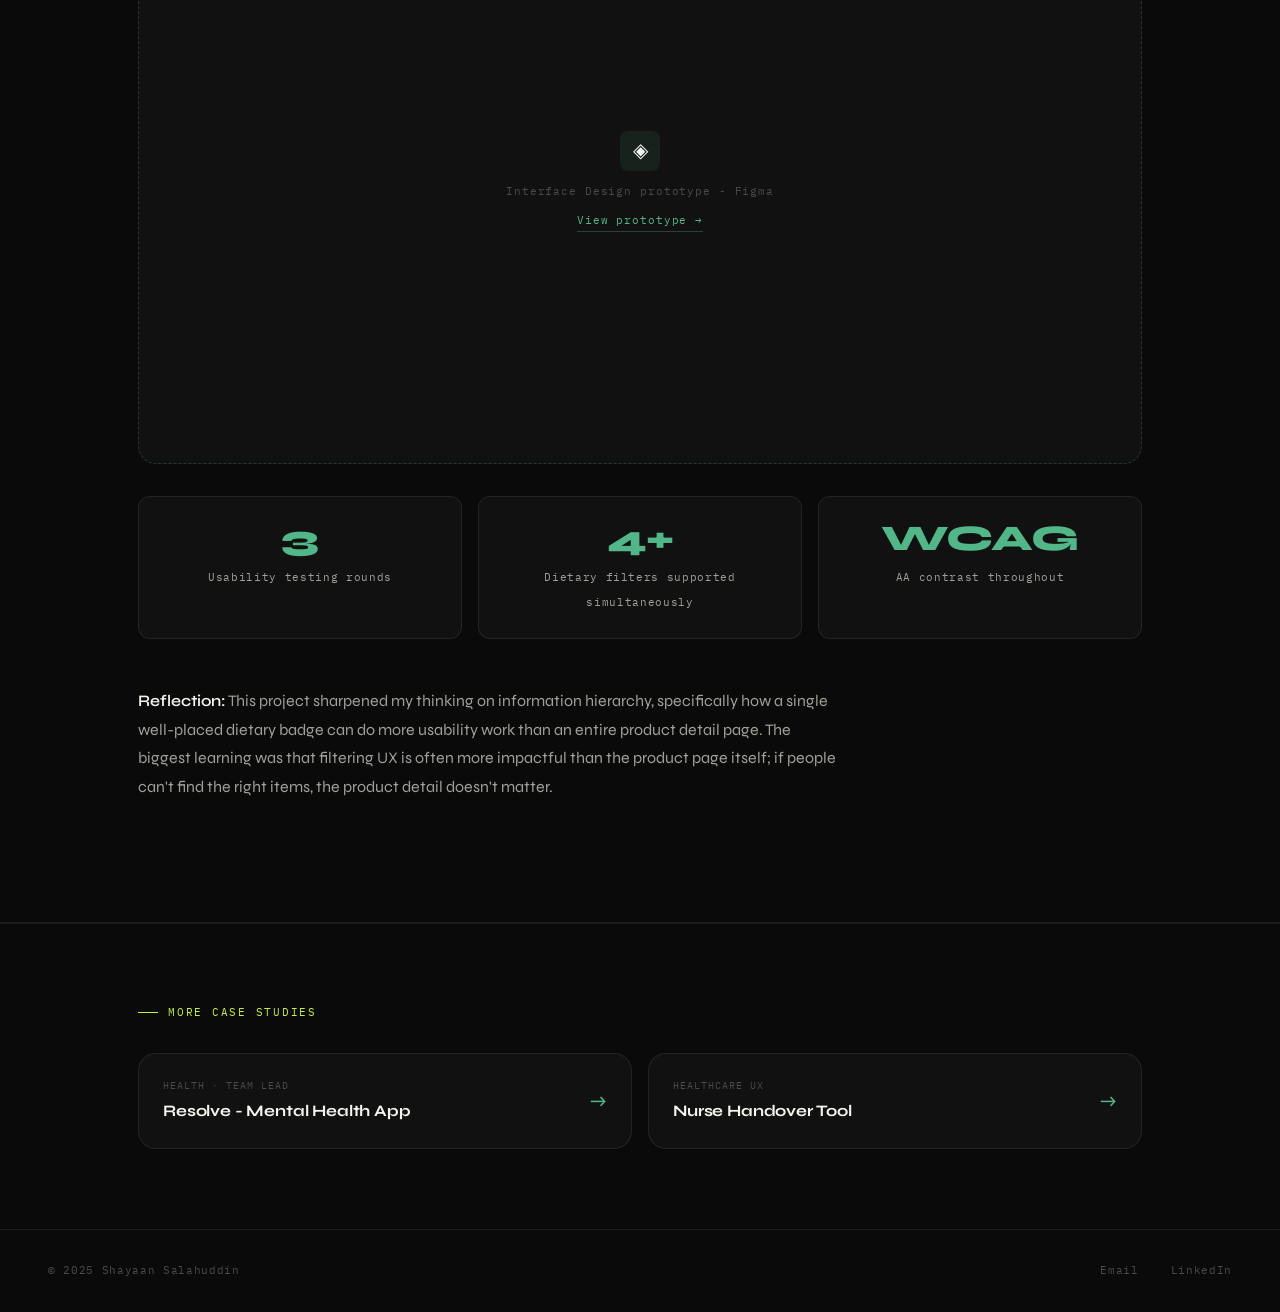
==== commit 4b3fb692: "Changes made to meet assignment requirements." ====
--- a/case-grocery.html
+++ b/case-grocery.html
@@ -3,7 +3,7 @@
 <head>
 <meta charset="UTF-8">
 <meta name="viewport" content="width=device-width, initial-scale=1.0">
-<title>Dietary Grocery App — Case Study · Shayaan Salahuddin</title>
+<title>Dietary Grocery App Case Study · Shayaan Salahuddin</title>
 <link rel="stylesheet" href="style.css">
 <style>
 .cs-hero{padding:9rem 0 6rem;border-bottom:1px solid var(--border);position:relative;overflow:hidden}
@@ -120,18 +120,18 @@
   <div class="container">
     <div class="cs-section-header reveal">
       <div class="phase-label"><div class="phase-diamond"></div>Phase 01</div>
-      <h2 class="cs-section-title">Discover — The dietary shopping problem</h2>
-    </div>
-    <div class="cs-body reveal"><strong>The pain point:</strong> Grocery shopping is a time-consuming and frustrating task for people with specific dietary needs. They spend extra time reading every product label, often unsure whether items are safe for their restrictions — leading to anxiety, wasted time, and sometimes unsafe purchases.</div>
+      <h2 class="cs-section-title">Discover - The dietary shopping problem</h2>
+    </div>
+    <div class="cs-body reveal"><strong>The pain point:</strong> Grocery shopping is a time-consuming and frustrating task for people with specific dietary needs. They spend extra time reading every product label, often unsure whether items are safe for their restrictions, leading to anxiety, wasted time, and sometimes unsafe purchases.</div>
     <div class="cs-body reveal">I ran a <strong>survey</strong> targeting people who actively manage dietary restrictions when grocery shopping. Key dietary requirements represented included halal, dairy-free, high-protein, low-carb, and lactose-free. I also gathered qualitative insights through informal interviews.</div>
     <div class="cs-quote reveal">
       <p class="cs-quote-text">"Barcode scanning is essential for me to quickly identify if a product is halal. I don't want to waste time reading every label."</p>
-      <p class="cs-quote-attr">— Survey participant</p>
+      <p class="cs-quote-attr">, Survey participant</p>
     </div>
     <div class="cs-two-col" data-stagger>
-      <div class="insight-card reveal"><div class="insight-card-num">Finding 01</div><div class="insight-card-title">52% spend significant time label-reading</div><div class="insight-card-text">More than half of surveyed users reported spending significant time reading product labels on every shop — including for familiar products they'd bought before.</div></div>
+      <div class="insight-card reveal"><div class="insight-card-num">Finding 01</div><div class="insight-card-title">52% spend significant time label-reading</div><div class="insight-card-text">More than half of surveyed users reported spending significant time reading product labels on every shop, including for familiar products they'd bought before.</div></div>
       <div class="insight-card reveal"><div class="insight-card-num">Finding 02</div><div class="insight-card-title">Multiple restrictions simultaneously</div><div class="insight-card-text">Most participants managed more than one dietary requirement at once (e.g. halal + high-protein, dairy-free + low-carb). Existing apps handled them one at a time.</div></div>
-      <div class="insight-card reveal"><div class="insight-card-num">Finding 03</div><div class="insight-card-title">Strong interest in barcode scanning</div><div class="insight-card-text">Users consistently asked for a fast way to check product compatibility — barcode scanning emerged as the most requested feature across both survey and interview data.</div></div>
+      <div class="insight-card reveal"><div class="insight-card-num">Finding 03</div><div class="insight-card-title">Strong interest in barcode scanning</div><div class="insight-card-text">Users consistently asked for a fast way to check product compatibility, barcode scanning emerged as the most requested feature across both survey and interview data.</div></div>
       <div class="insight-card reveal"><div class="insight-card-num">Finding 04</div><div class="insight-card-title">Preference persistence</div><div class="insight-card-text">"I would definitely use a feature that saves my dietary preferences so I don't have to re-enter them each time." Repetition was a key frustration across existing tools.</div></div>
     </div>
   </div>
@@ -141,16 +141,16 @@
   <div class="container">
     <div class="cs-section-header reveal">
       <div class="phase-label"><div class="phase-diamond"></div>Phase 02</div>
-      <h2 class="cs-section-title">Define — Who is this for?</h2>
-    </div>
-    <div class="cs-body reveal">I created a primary persona — <strong>Sarah</strong>, a busy professional with dietary restrictions who struggles to find suitable products quickly and efficiently. Her goal: get in and out of the supermarket without spending extra time on labels. The problem statement followed directly from the research synthesis.</div>
+      <h2 class="cs-section-title">Define - Who is this for?</h2>
+    </div>
+    <div class="cs-body reveal">I created a primary persona, <strong>Sarah</strong>, a busy professional with dietary restrictions who struggles to find suitable products quickly and efficiently. Her goal: get in and out of the supermarket without spending extra time on labels. The problem statement followed directly from the research synthesis.</div>
     <div class="hmw-block reveal">
       <div class="hmw-label">How might we</div>
       <p class="hmw-text">"How might we streamline the grocery shopping experience for people with dietary restrictions to help them save time and reduce frustration?"</p>
     </div>
     <div class="process-steps reveal">
-      <div class="process-step"><span class="process-step-num">P1</span><div class="process-step-content"><div class="process-step-title">Dietary filtering as a first-class feature</div><div class="process-step-desc">Filter by dietary requirement (vegan, gluten-free, halal, dairy-free, high-protein) with persistent preferences saved to profile — not a buried setting.</div></div></div>
-      <div class="process-step"><span class="process-step-num">P2</span><div class="process-step-content"><div class="process-step-title">Barcode scanning for instant compatibility check</div><div class="process-step-desc">Users can scan any product in-store and immediately see whether it meets their saved dietary requirements — eliminating label anxiety at the shelf.</div></div></div>
+      <div class="process-step"><span class="process-step-num">P1</span><div class="process-step-content"><div class="process-step-title">Dietary filtering as a first-class feature</div><div class="process-step-desc">Filter by dietary requirement (vegan, gluten-free, halal, dairy-free, high-protein) with persistent preferences saved to profile, not a buried setting.</div></div></div>
+      <div class="process-step"><span class="process-step-num">P2</span><div class="process-step-content"><div class="process-step-title">Barcode scanning for instant compatibility check</div><div class="process-step-desc">Users can scan any product in-store and immediately see whether it meets their saved dietary requirements, eliminating label anxiety at the shelf.</div></div></div>
       <div class="process-step"><span class="process-step-num">P3</span><div class="process-step-content"><div class="process-step-title">In-store usability as a constraint</div><div class="process-step-desc">Large tap targets (min 44px), high contrast, thumb-zone navigation. The interface must work one-handed in motion with a basket in the other hand.</div></div></div>
     </div>
   </div>
@@ -160,19 +160,19 @@
   <div class="container">
     <div class="cs-section-header reveal">
       <div class="phase-label"><div class="phase-diamond"></div>Phase 03</div>
-      <h2 class="cs-section-title">Develop — Wireframes to hi-fi</h2>
+      <h2 class="cs-section-title">Develop - Wireframes to hi-fi</h2>
     </div>
     <div class="cs-body reveal">I moved through three fidelity stages: paper sketches → lo-fi Figma wireframes → hi-fi prototype. At each stage I conducted <strong>peer usability testing</strong> with classmates who managed dietary requirements, gathering task-completion data and qualitative feedback.</div>
     <div class="figma-placeholder reveal">
       <div class="figma-placeholder-icon">◻</div>
-      <span class="figma-placeholder-text">Interface Design prototype — Figma</span>
+      <span class="figma-placeholder-text">Interface Design prototype - Figma</span>
       <a class="figma-placeholder-link" href="https://figma.com/proto/ekbGlVDHeN9weWGMK45X2a/DECO2102-Interface-Design?node-id=0-1&p=f&t=ofNNg7KWo0JZ5nZM-0&scaling=scale-down&content-scaling=fixed&starting-point-node-id=27%3A842" target="_blank">View prototype →</a>
     </div>
     <div class="cs-two-col" data-stagger>
       <div class="insight-card reveal"><div class="insight-card-num">Iteration 01</div><div class="insight-card-title">Category page was too dense</div><div class="insight-card-text">The initial design showed 6 products per row on mobile. Testing revealed users missed dietary badges at that size. Reduced to 2-column grid with larger product cards.</div></div>
       <div class="insight-card reveal"><div class="insight-card-num">Iteration 02</div><div class="insight-card-title">Filter UI was hidden</div><div class="insight-card-text">Users in testing didn't find the filter button (top-right corner). Moved to a persistent filter bar below the search field, always visible.</div></div>
-      <div class="insight-card reveal"><div class="insight-card-num">Iteration 03</div><div class="insight-card-title">Dietary badge design</div><div class="insight-card-text">Testing three badge designs — icon only, text only, icon + text — showed icon + text performed best for new users and slowest but most accurate for in-store tasks.</div></div>
-      <div class="insight-card reveal"><div class="insight-card-num">Iteration 04</div><div class="insight-card-title">Recently viewed improved trust</div><div class="insight-card-text">Adding a "Recently Viewed" section to the home screen significantly reduced re-search behaviour — users trusted repeat purchases and could reconfirm quickly.</div></div>
+      <div class="insight-card reveal"><div class="insight-card-num">Iteration 03</div><div class="insight-card-title">Dietary badge design</div><div class="insight-card-text">Testing three badge designs, icon only, text only, icon + text, showed icon + text performed best for new users and slowest but most accurate for in-store tasks.</div></div>
+      <div class="insight-card reveal"><div class="insight-card-num">Iteration 04</div><div class="insight-card-title">Recently viewed improved trust</div><div class="insight-card-text">Adding a "Recently Viewed" section to the home screen significantly reduced re-search behaviour, users trusted repeat purchases and could reconfirm quickly.</div></div>
     </div>
   </div>
 </section>
@@ -181,12 +181,12 @@
   <div class="container">
     <div class="cs-section-header reveal">
       <div class="phase-label"><div class="phase-diamond"></div>Phase 04</div>
-      <h2 class="cs-section-title">Deliver — Final design and outcomes</h2>
+      <h2 class="cs-section-title">Deliver - Final design and outcomes</h2>
     </div>
     <div class="cs-body reveal">The final hi-fi prototype covers the full shopping journey: onboarding & dietary profile setup, home with personalised recommendations, category browsing with persistent dietary filters, product detail with full ingredient compliance breakdown, and basket/checkout flow.</div>
     <div class="figma-placeholder reveal">
       <div class="figma-placeholder-icon">◈</div>
-      <span class="figma-placeholder-text">Interface Design prototype — Figma</span>
+      <span class="figma-placeholder-text">Interface Design prototype - Figma</span>
       <a class="figma-placeholder-link" href="https://figma.com/proto/ekbGlVDHeN9weWGMK45X2a/DECO2102-Interface-Design?node-id=0-1&p=f&t=ofNNg7KWo0JZ5nZM-0&scaling=scale-down&content-scaling=fixed&starting-point-node-id=27%3A842" target="_blank">View prototype →</a>
     </div>
     <div class="outcome-grid" data-stagger>
@@ -194,7 +194,7 @@
       <div class="outcome-card reveal"><span class="outcome-num" style="color:#52B788;">4+</span><span class="outcome-label">Dietary filters supported simultaneously</span></div>
       <div class="outcome-card reveal"><span class="outcome-num" style="color:#52B788;">WCAG</span><span class="outcome-label">AA contrast throughout</span></div>
     </div>
-    <div class="cs-body reveal" style="margin-top:3rem;"><strong>Reflection:</strong> This project sharpened my thinking on information hierarchy — specifically how a single well-placed dietary badge can do more usability work than an entire product detail page. The biggest learning was that filtering UX is often more impactful than the product page itself; if people can't find the right items, the product detail doesn't matter.</div>
+    <div class="cs-body reveal" style="margin-top:3rem;"><strong>Reflection:</strong> This project sharpened my thinking on information hierarchy, specifically how a single well-placed dietary badge can do more usability work than an entire product detail page. The biggest learning was that filtering UX is often more impactful than the product page itself; if people can't find the right items, the product detail doesn't matter.</div>
   </div>
 </section>
 
@@ -202,7 +202,7 @@
   <div class="container reveal">
     <p class="section-label">More case studies</p>
     <div class="next-grid">
-      <a class="next-card" href="case-resolve.html"><div><div class="next-card-label">Health · Team Lead</div><div class="next-card-title">Resolve — Mental Health App</div></div><span class="next-arrow" style="color:#52B788;">→</span></a>
+      <a class="next-card" href="case-resolve.html"><div><div class="next-card-label">Health · Team Lead</div><div class="next-card-title">Resolve - Mental Health App</div></div><span class="next-arrow" style="color:#52B788;">→</span></a>
       <a class="next-card" href="case-nurse.html"><div><div class="next-card-label">Healthcare UX</div><div class="next-card-title">Nurse Handover Tool</div></div><span class="next-arrow" style="color:#52B788;">→</span></a>
     </div>
   </div>
--- a/style.css
+++ b/style.css
@@ -1,5 +1,5 @@
 /* ============================================
-   SHAYAAN SALAHUDDIN — PORTFOLIO
+   SHAYAAN SALAHUDDIN, PORTFOLIO
    Theme: Black + Neon Green, Clean Cards
    ============================================ */
 
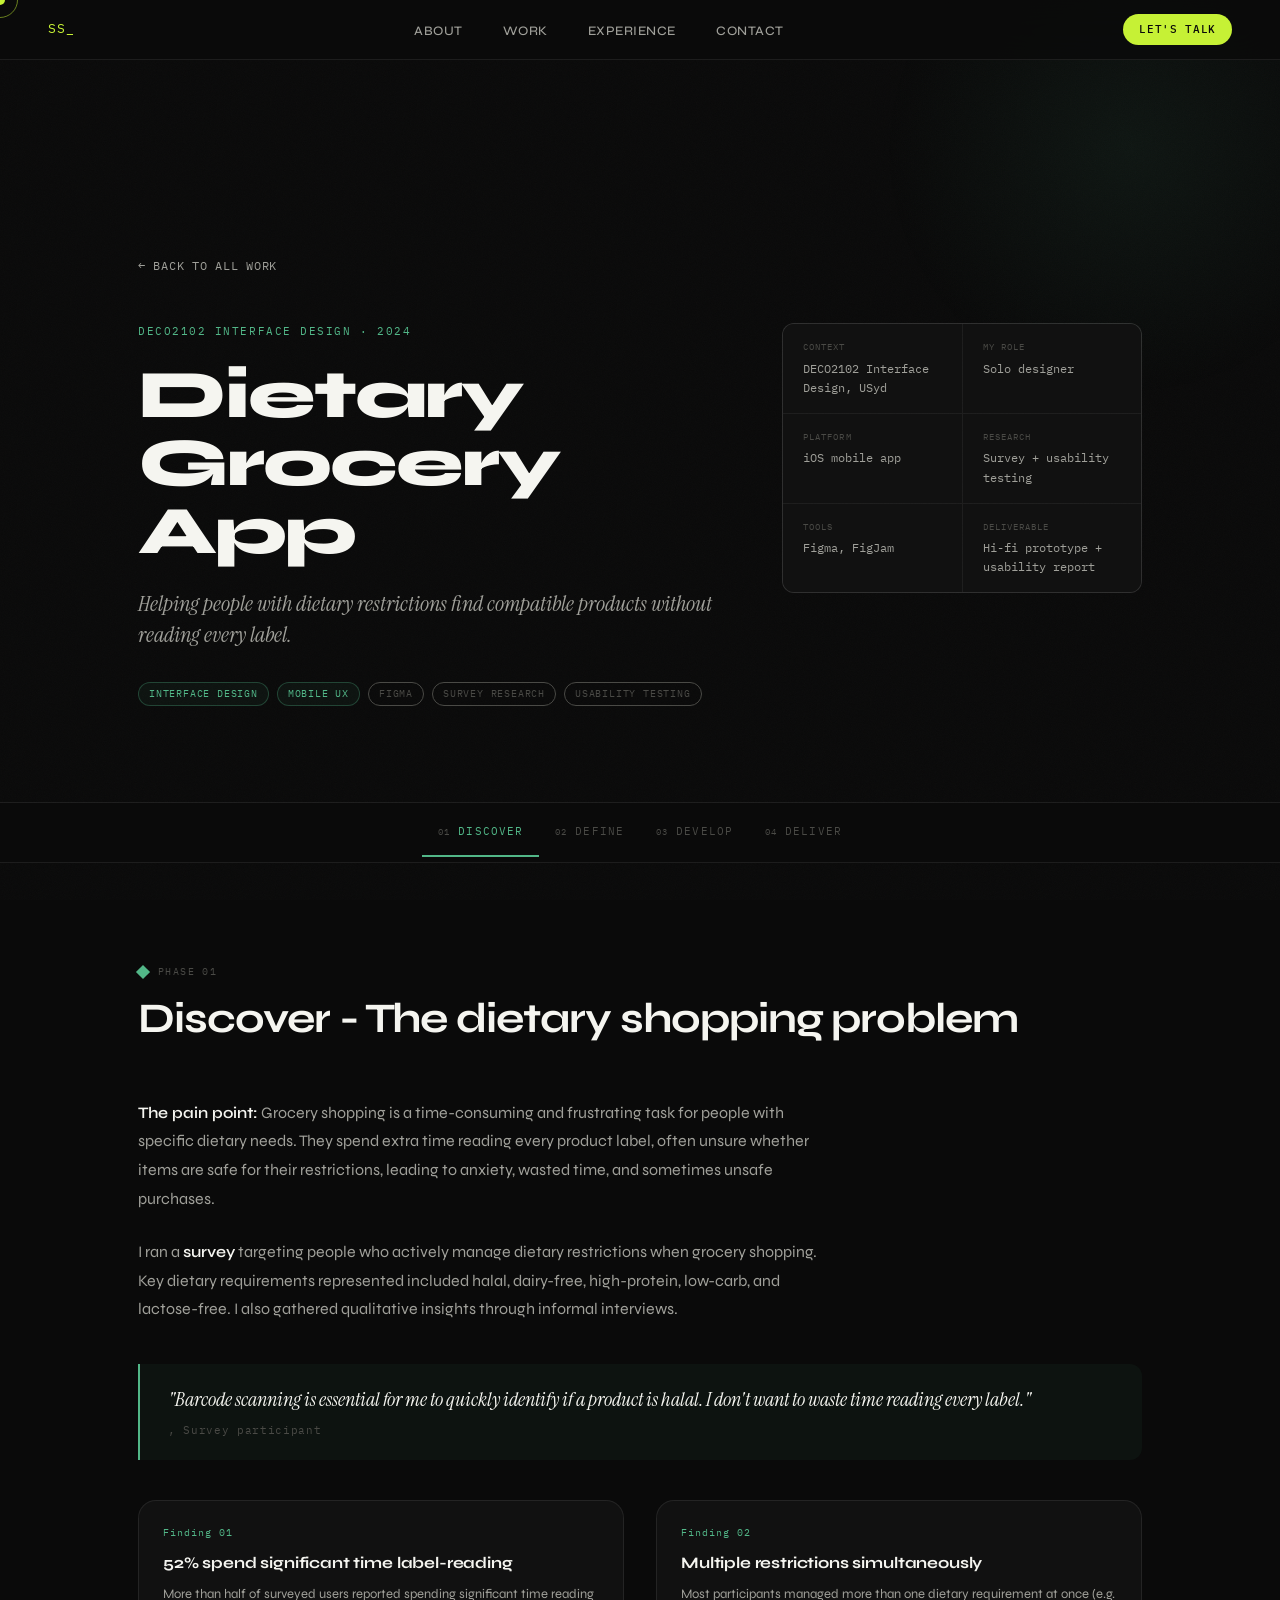
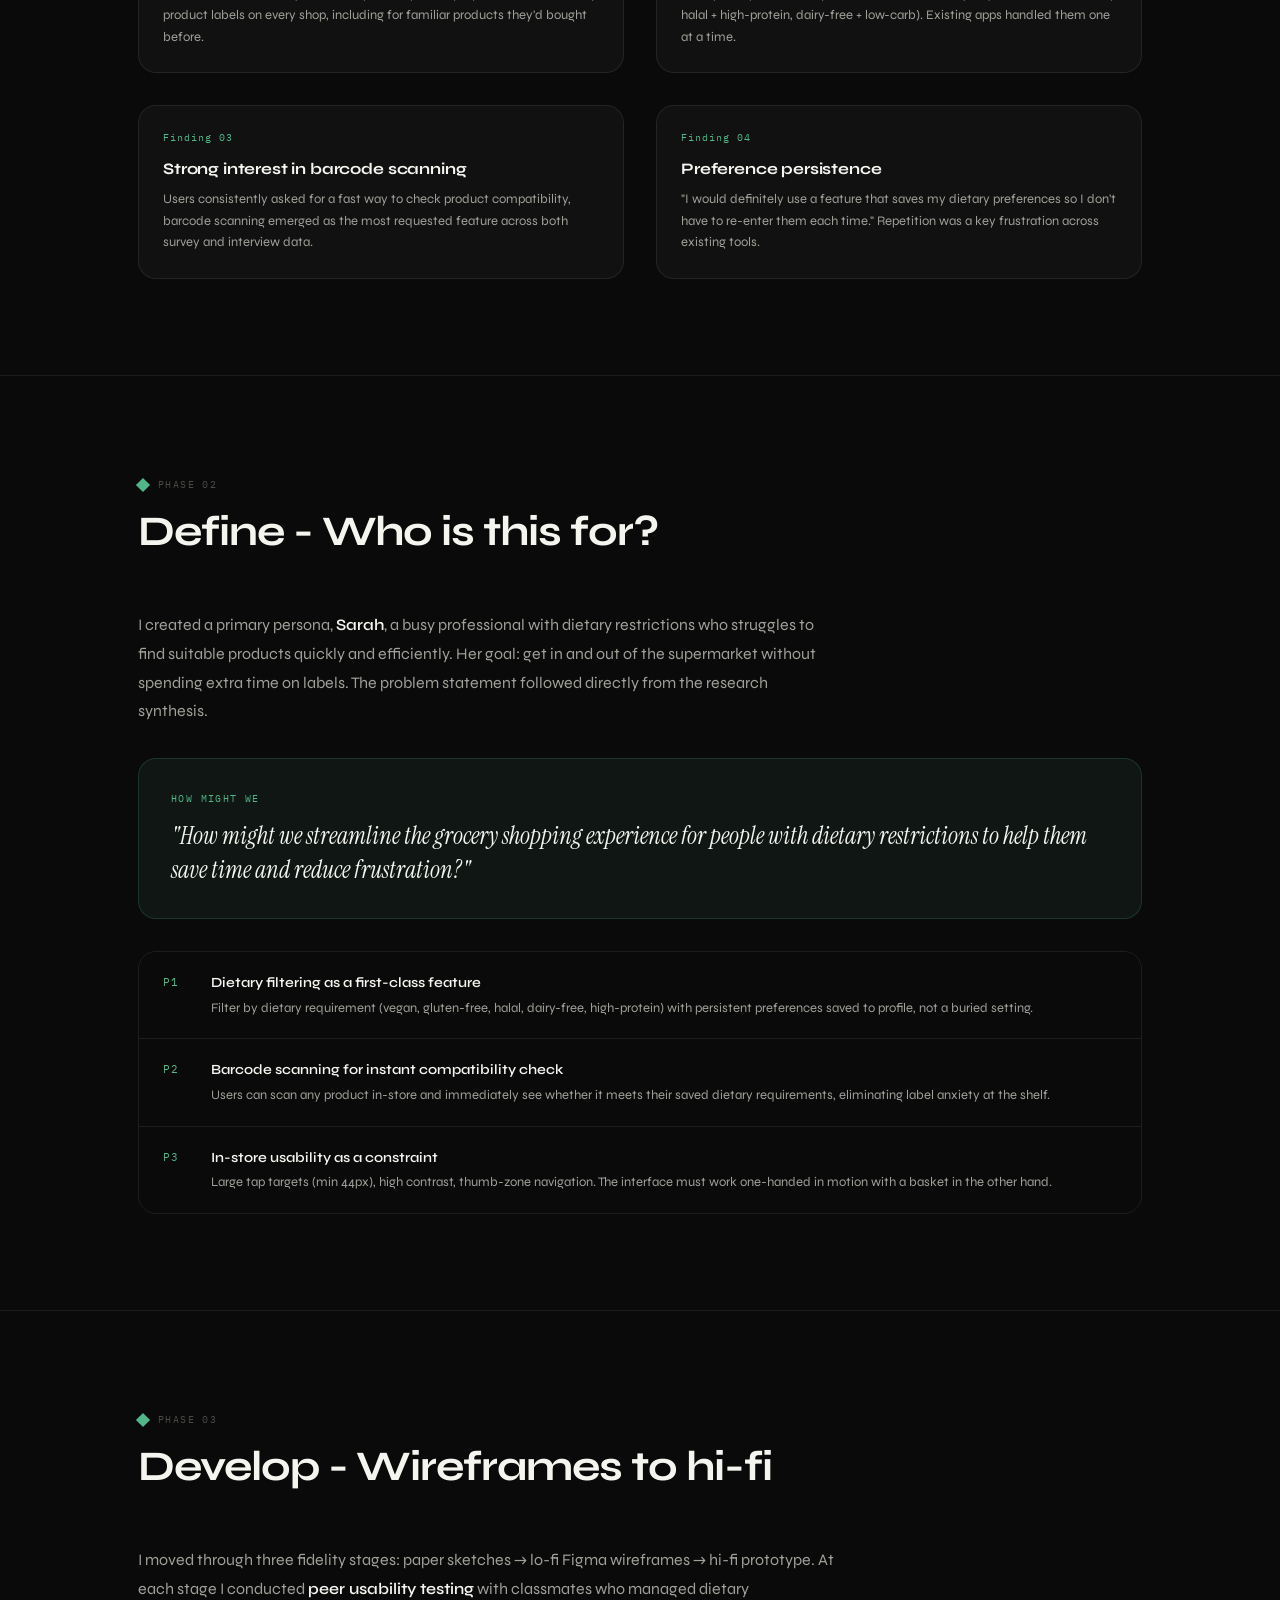
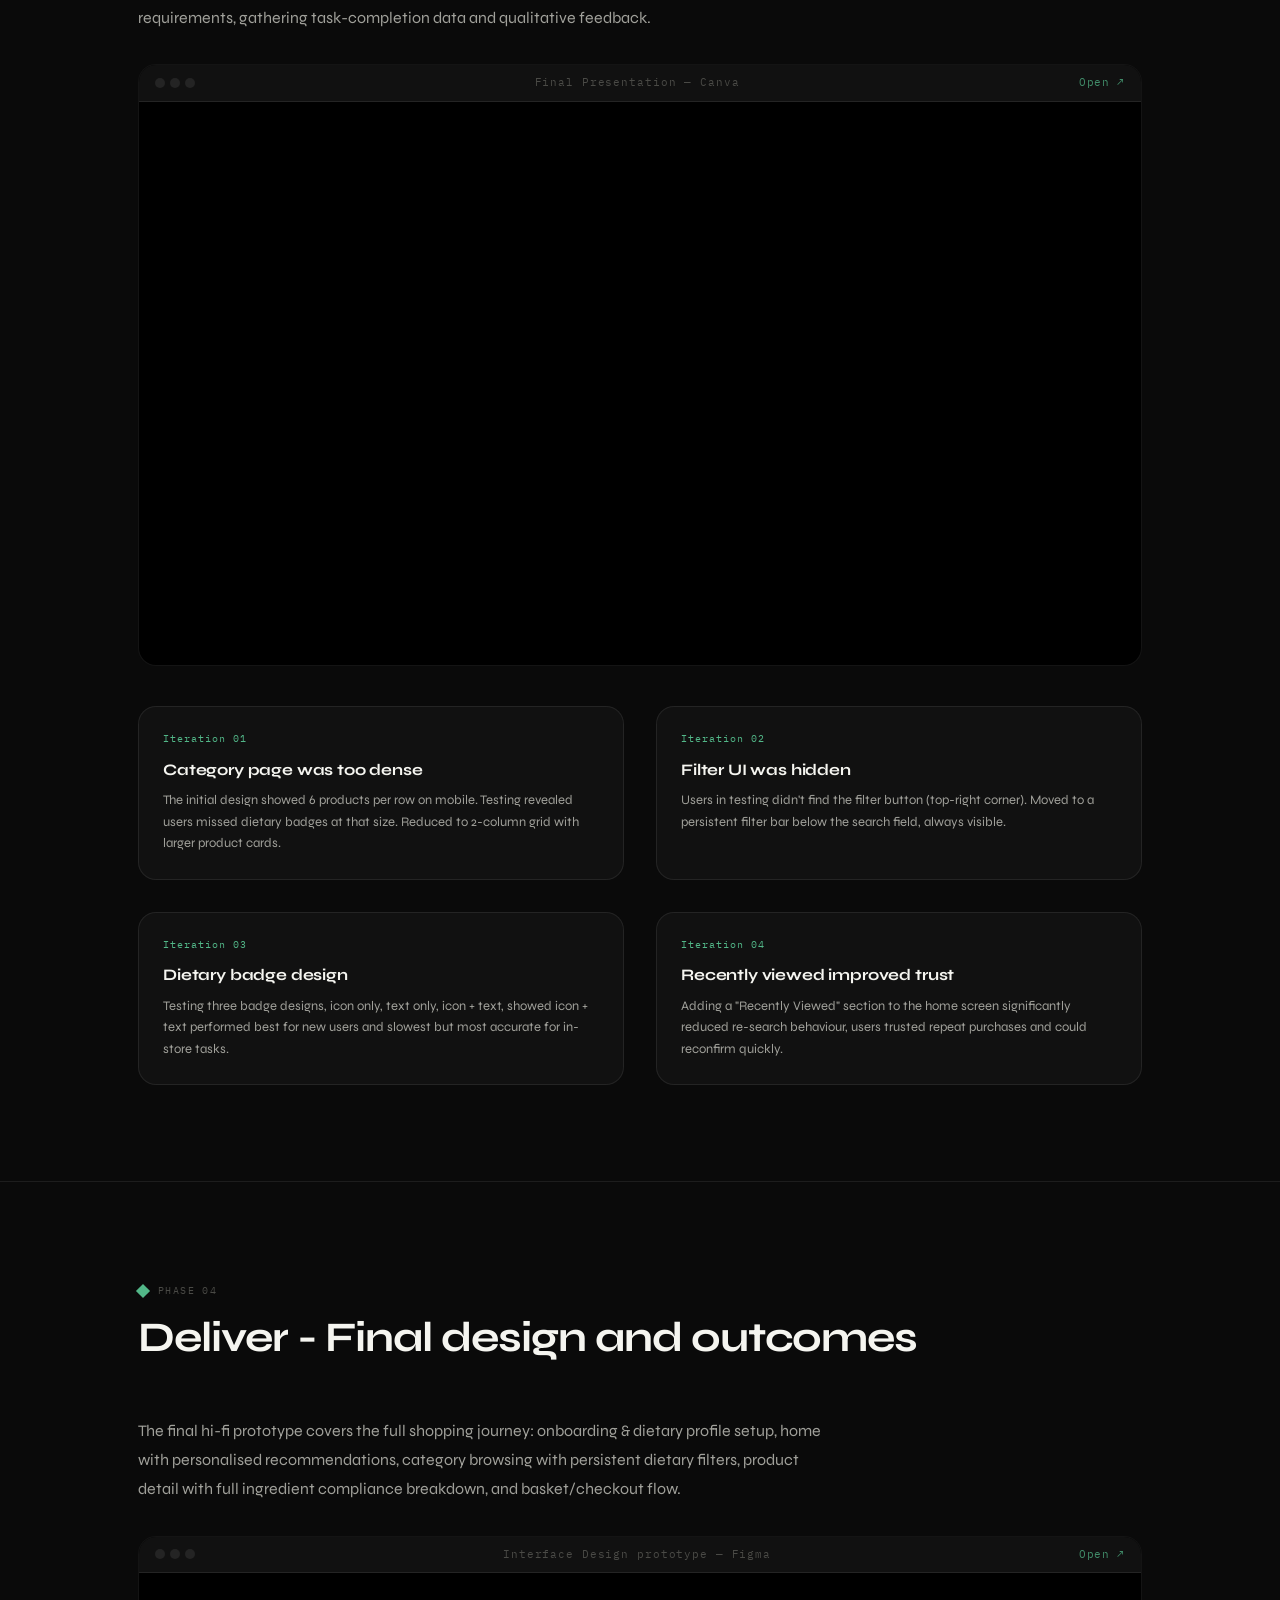
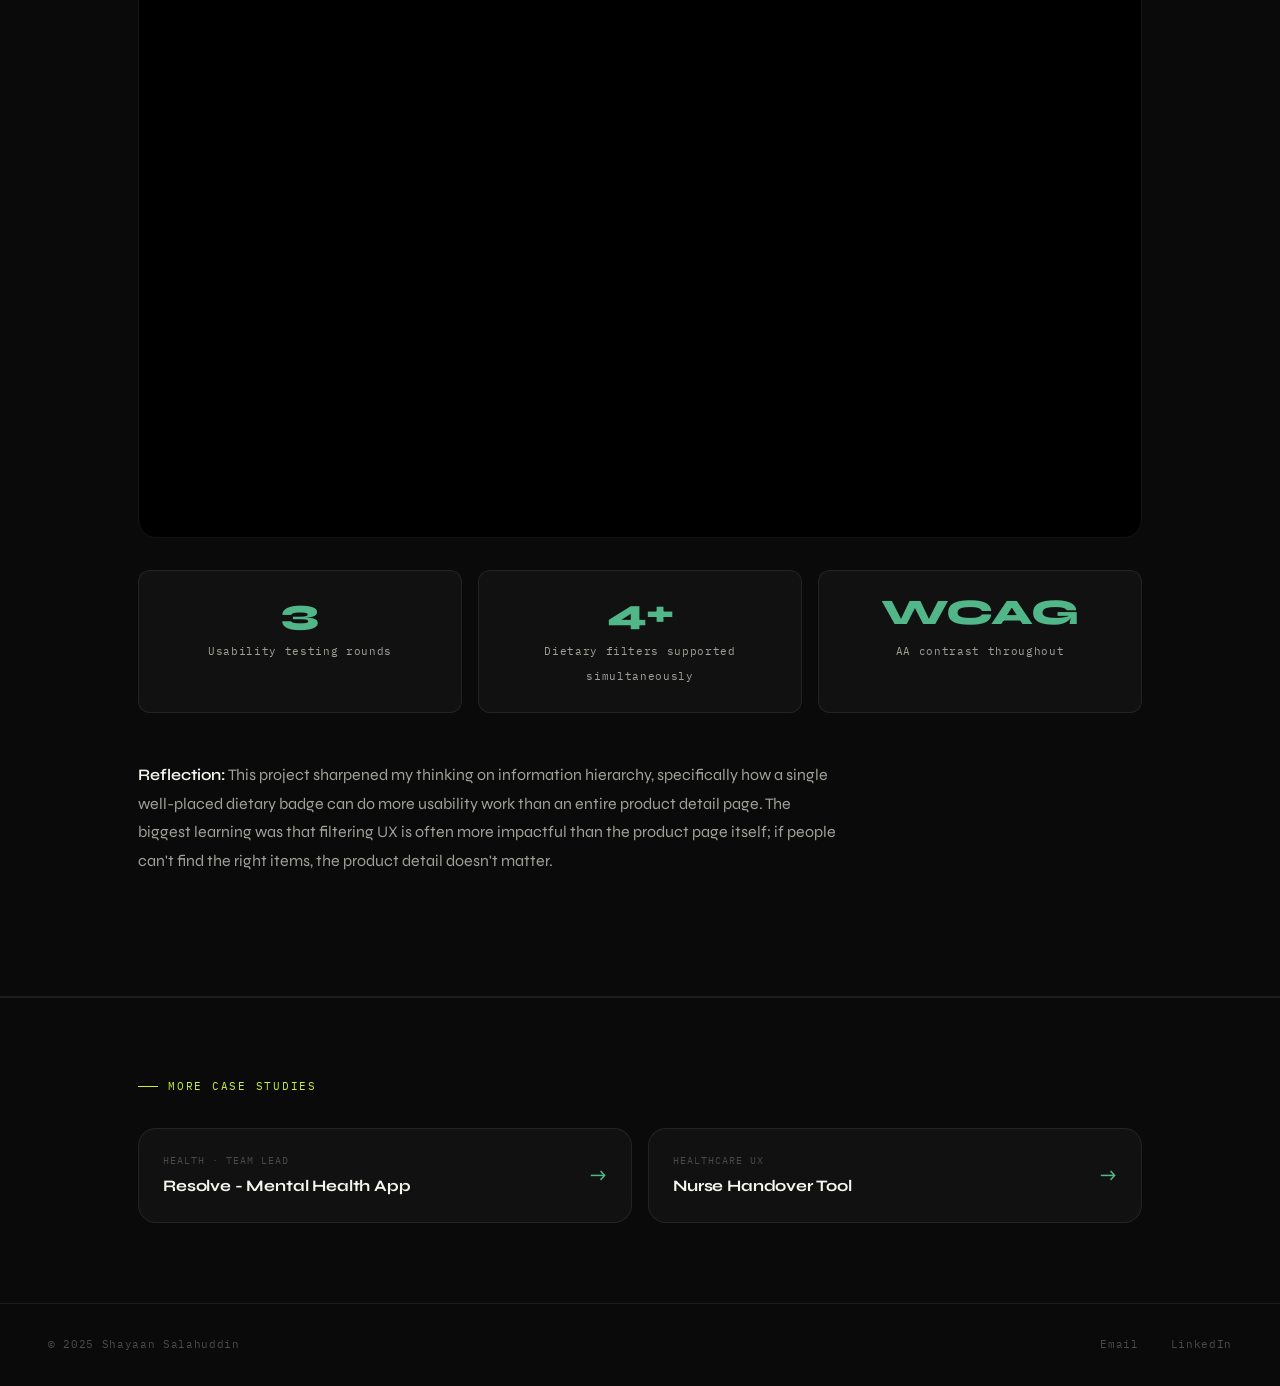
==== commit 2a2805ca: "Polishing content and design." ====
--- a/case-grocery.html
+++ b/case-grocery.html
@@ -4,6 +4,13 @@
 <meta charset="UTF-8">
 <meta name="viewport" content="width=device-width, initial-scale=1.0">
 <title>Dietary Grocery App Case Study · Shayaan Salahuddin</title>
+<meta property="og:type" content="article">
+<meta property="og:site_name" content="Shayaan Salahuddin">
+<meta property="og:title" content="Dietary Grocery App · Shayaan Salahuddin">
+<meta property="og:description" content="Helping people with dietary restrictions find compatible products without reading every label. Interface design case study.">
+<meta property="og:url" content="https://shayaan-salahuddin.github.io/portfolio/case-grocery.html">
+<meta name="twitter:card" content="summary_large_image">
+<link rel="icon" href="favicon.svg" type="image/svg+xml">
 <link rel="stylesheet" href="style.css">
 <style>
 .cs-hero{padding:9rem 0 6rem;border-bottom:1px solid var(--border);position:relative;overflow:hidden}
@@ -48,10 +55,15 @@
 .process-step-num{font-family:var(--mono);font-size:11px;color:#52B788;letter-spacing:0.06em;min-width:28px;padding-top:2px}
 .process-step-title{font-size:14px;font-weight:600;margin-bottom:3px}
 .process-step-desc{font-size:13px;color:var(--white-dim);line-height:1.6}
-.figma-placeholder{width:100%;aspect-ratio:16/9;background:var(--black-2);border:1px dashed rgba(82,183,136,0.25);border-radius:var(--radius-lg);display:flex;align-items:center;justify-content:center;flex-direction:column;gap:0.75rem;margin:2rem 0}
-.figma-placeholder-icon{width:40px;height:40px;background:rgba(82,183,136,0.1);border-radius:var(--radius-sm);display:flex;align-items:center;justify-content:center;font-size:20px}
-.figma-placeholder-text{font-family:var(--mono);font-size:11px;color:var(--white-faint);letter-spacing:0.08em}
-.figma-placeholder-link{font-family:var(--mono);font-size:11px;color:#52B788;text-decoration:none;letter-spacing:0.08em;border-bottom:1px solid rgba(82,183,136,0.3);padding-bottom:1px}
+.proto-embed{width:100%;margin:2rem 0;border:1px solid var(--border);border-radius:var(--radius-lg);overflow:hidden;background:#000}
+.proto-embed-bar{display:flex;align-items:center;gap:0.75rem;background:var(--black-2);border-bottom:1px solid var(--border);padding:0.55rem 1rem}
+.proto-embed-dots{display:flex;gap:5px;flex-shrink:0}
+.proto-embed-dot{width:10px;height:10px;border-radius:50%;background:var(--border)}
+.proto-embed-label{font-family:var(--mono);font-size:11px;color:var(--white-faint);letter-spacing:0.08em;flex:1;text-align:center}
+.proto-embed-open{font-family:var(--mono);font-size:11px;color:#52B788;text-decoration:none;letter-spacing:0.06em;flex-shrink:0;opacity:0.75;transition:opacity 0.2s}
+.proto-embed-open:hover{opacity:1}
+.proto-embed-frame{position:relative;width:100%;aspect-ratio:16/9}
+.proto-embed-frame iframe{position:absolute;inset:0;width:100%;height:100%;border:none;display:block}
 .outcome-grid{display:grid;grid-template-columns:repeat(3,1fr);gap:1rem;margin-top:2rem}
 .outcome-card{background:var(--black-2);border:1px solid var(--border);border-radius:var(--radius-md);padding:1.5rem;text-align:center}
 .outcome-num{font-family:var(--syne);font-size:36px;font-weight:800;color:#52B788;display:block;line-height:1;margin-bottom:6px}
@@ -77,7 +89,10 @@
     <li><a href="index.html#experience">Experience</a></li>
     <li><a href="index.html#contact">Contact</a></li>
   </ul>
-  <a class="nav-cta" href="index.html#contact">Hire me</a>
+  <a class="nav-cta" href="index.html#contact">Let's Talk</a>
+  <button class="nav-burger" aria-label="Toggle navigation" aria-expanded="false">
+    <span></span><span></span><span></span>
+  </button>
 </nav>
 
 <section class="cs-hero">
@@ -163,10 +178,19 @@
       <h2 class="cs-section-title">Develop - Wireframes to hi-fi</h2>
     </div>
     <div class="cs-body reveal">I moved through three fidelity stages: paper sketches → lo-fi Figma wireframes → hi-fi prototype. At each stage I conducted <strong>peer usability testing</strong> with classmates who managed dietary requirements, gathering task-completion data and qualitative feedback.</div>
-    <div class="figma-placeholder reveal">
-      <div class="figma-placeholder-icon">◻</div>
-      <span class="figma-placeholder-text">Interface Design prototype - Figma</span>
-      <a class="figma-placeholder-link" href="https://figma.com/proto/ekbGlVDHeN9weWGMK45X2a/DECO2102-Interface-Design?node-id=0-1&p=f&t=ofNNg7KWo0JZ5nZM-0&scaling=scale-down&content-scaling=fixed&starting-point-node-id=27%3A842" target="_blank">View prototype →</a>
+    <div class="proto-embed reveal">
+      <div class="proto-embed-bar">
+        <div class="proto-embed-dots">
+          <span class="proto-embed-dot"></span>
+          <span class="proto-embed-dot"></span>
+          <span class="proto-embed-dot"></span>
+        </div>
+        <span class="proto-embed-label">Final Presentation — Canva</span>
+        <a class="proto-embed-open" href="https://www.canva.com/design/DAGUrSePtp4/RX2RGf2iQm7DpYxP0eI1bQ/view" target="_blank">Open ↗</a>
+      </div>
+      <div class="proto-embed-frame">
+        <iframe src="https://www.canva.com/design/DAGUrSePtp4/RX2RGf2iQm7DpYxP0eI1bQ/view?embed" allowfullscreen loading="lazy"></iframe>
+      </div>
     </div>
     <div class="cs-two-col" data-stagger>
       <div class="insight-card reveal"><div class="insight-card-num">Iteration 01</div><div class="insight-card-title">Category page was too dense</div><div class="insight-card-text">The initial design showed 6 products per row on mobile. Testing revealed users missed dietary badges at that size. Reduced to 2-column grid with larger product cards.</div></div>
@@ -184,10 +208,19 @@
       <h2 class="cs-section-title">Deliver - Final design and outcomes</h2>
     </div>
     <div class="cs-body reveal">The final hi-fi prototype covers the full shopping journey: onboarding & dietary profile setup, home with personalised recommendations, category browsing with persistent dietary filters, product detail with full ingredient compliance breakdown, and basket/checkout flow.</div>
-    <div class="figma-placeholder reveal">
-      <div class="figma-placeholder-icon">◈</div>
-      <span class="figma-placeholder-text">Interface Design prototype - Figma</span>
-      <a class="figma-placeholder-link" href="https://figma.com/proto/ekbGlVDHeN9weWGMK45X2a/DECO2102-Interface-Design?node-id=0-1&p=f&t=ofNNg7KWo0JZ5nZM-0&scaling=scale-down&content-scaling=fixed&starting-point-node-id=27%3A842" target="_blank">View prototype →</a>
+    <div class="proto-embed reveal">
+      <div class="proto-embed-bar">
+        <div class="proto-embed-dots">
+          <span class="proto-embed-dot"></span>
+          <span class="proto-embed-dot"></span>
+          <span class="proto-embed-dot"></span>
+        </div>
+        <span class="proto-embed-label">Interface Design prototype — Figma</span>
+        <a class="proto-embed-open" href="https://figma.com/proto/ekbGlVDHeN9weWGMK45X2a/DECO2102-Interface-Design?node-id=0-1&p=f&t=ofNNg7KWo0JZ5nZM-0&scaling=scale-down&content-scaling=fixed&starting-point-node-id=27%3A842" target="_blank">Open ↗</a>
+      </div>
+      <div class="proto-embed-frame">
+        <iframe src="https://embed.figma.com/proto/ekbGlVDHeN9weWGMK45X2a/DECO2102-Interface-Design?node-id=0-1&p=f&t=ofNNg7KWo0JZ5nZM-0&scaling=scale-down&content-scaling=fixed&starting-point-node-id=27%3A842&embed-host=share" allowfullscreen loading="lazy"></iframe>
+      </div>
     </div>
     <div class="outcome-grid" data-stagger>
       <div class="outcome-card reveal"><span class="outcome-num" style="color:#52B788;">3</span><span class="outcome-label">Usability testing rounds</span></div>
--- a/style.css
+++ b/style.css
@@ -321,11 +321,57 @@
 
 .back-link:hover { color: var(--green); }
 
+/* HAMBURGER */
+.nav-burger {
+  display: none;
+  flex-direction: column;
+  justify-content: center;
+  gap: 5px;
+  background: none;
+  border: none;
+  cursor: pointer;
+  padding: 4px;
+  width: 32px;
+  height: 32px;
+  flex-shrink: 0;
+}
+
+.nav-burger span {
+  display: block;
+  width: 22px;
+  height: 1.5px;
+  background: var(--white-dim);
+  transition: transform 0.25s ease, opacity 0.25s ease;
+  transform-origin: center;
+}
+
+.nav-burger.open span:nth-child(1) { transform: translateY(6.5px) rotate(45deg); background: var(--white); }
+.nav-burger.open span:nth-child(2) { opacity: 0; }
+.nav-burger.open span:nth-child(3) { transform: translateY(-6.5px) rotate(-45deg); background: var(--white); }
+
 /* RESPONSIVE */
 @media (max-width: 768px) {
   nav { padding: 0 1.5rem; }
   .container { padding: 0 1.5rem; }
-  .nav-links { display: none; }
+  .nav-cta { display: none; }
+  .nav-burger { display: flex; }
+  .nav-links {
+    display: none;
+    position: absolute;
+    top: 60px;
+    left: 0; right: 0;
+    flex-direction: column;
+    background: rgba(10,10,10,0.97);
+    backdrop-filter: blur(16px);
+    -webkit-backdrop-filter: blur(16px);
+    border-bottom: 1px solid var(--border);
+    padding: 0.25rem 1.5rem 1.25rem;
+    gap: 0;
+  }
+  .nav-links.open { display: flex; }
+  .nav-links li { border-bottom: 1px solid var(--border); }
+  .nav-links li:last-child { border-bottom: none; }
+  .nav-links a { display: block; padding: 0.9rem 0; font-size: 14px; }
   footer { flex-direction: column; gap: 1rem; align-items: flex-start; padding: 1.5rem; }
   body { cursor: auto; }
   .cursor, .cursor-ring { display: none; }
